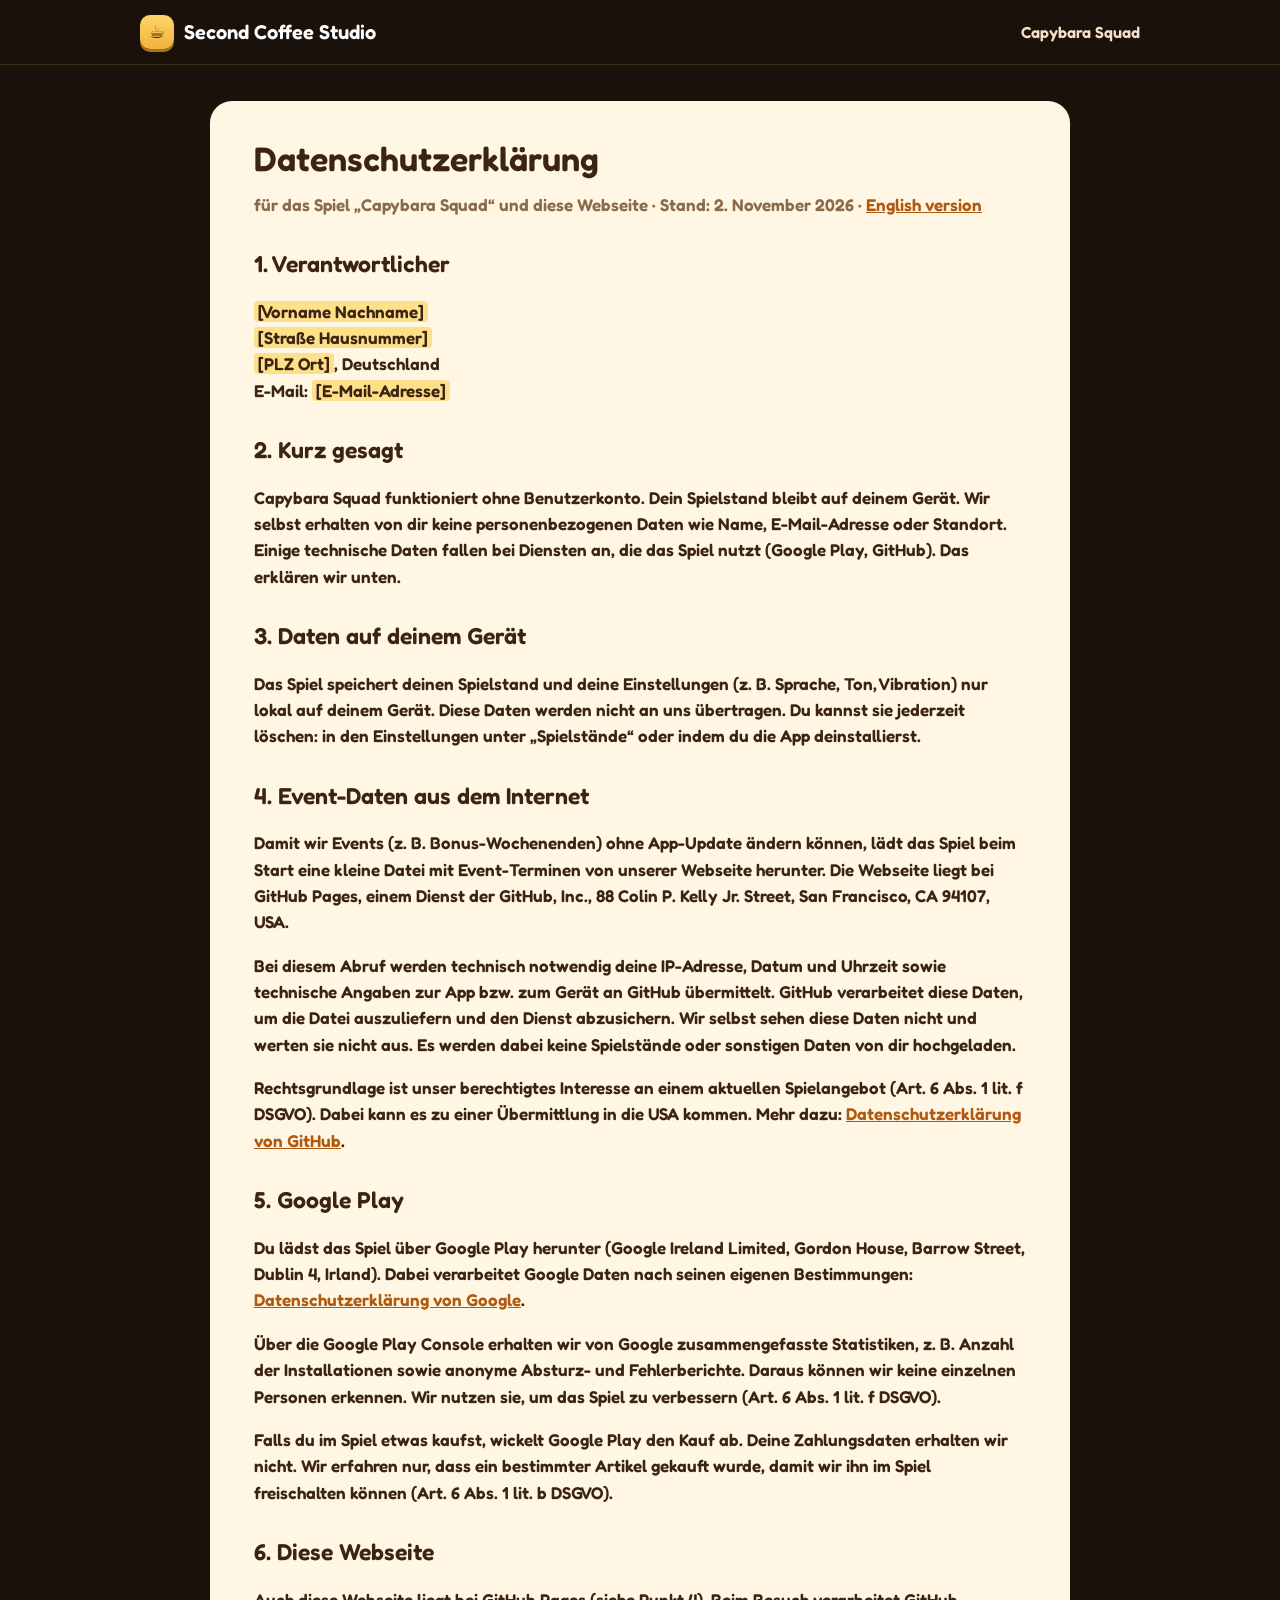
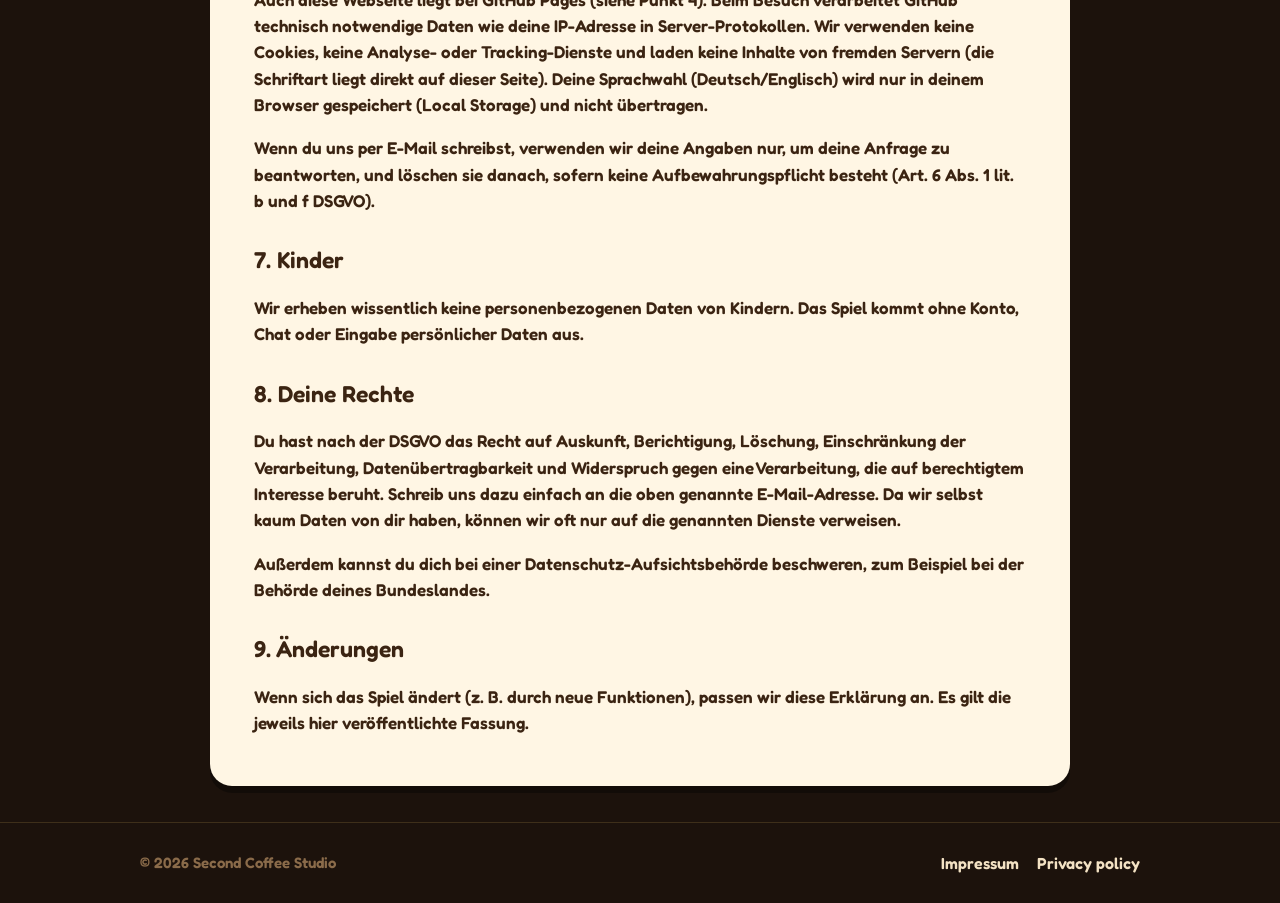
==== datenschutz.html @ 696ed5bb "Add files via upload" ====
<!doctype html>
<html lang="de">
<head>
<meta charset="utf-8">
<meta name="viewport" content="width=device-width,initial-scale=1">
<title>Datenschutzerklärung – Second Coffee Studio</title>
<link rel="icon" href="img/capy.png">
<link rel="stylesheet" href="style.css">
</head>
<body>
<header class="top"><div class="wrap"><a class="logo" href="index.html"><span class="cup">☕</span>Second Coffee Studio</a>
<nav><a href="index.html">Capybara Squad</a></nav></div></header>
<main class="legal">
<h1>Datenschutzerklärung</h1>
<p class="stand">für das Spiel „Capybara Squad“ und diese Webseite · Stand: 2. November 2026 · <a href="privacy.html">English version</a></p>

<h2>1. Verantwortlicher</h2>
<p><span class="todo">[Vorname Nachname]</span><br><span class="todo">[Straße Hausnummer]</span><br><span class="todo">[PLZ Ort]</span>, Deutschland<br>
E-Mail: <span class="todo">[E-Mail-Adresse]</span></p>

<h2>2. Kurz gesagt</h2>
<p>Capybara Squad funktioniert ohne Benutzerkonto. Dein Spielstand bleibt auf deinem Gerät. Wir selbst erhalten von dir keine personenbezogenen Daten wie Name, E-Mail-Adresse oder Standort. Einige technische Daten fallen bei Diensten an, die das Spiel nutzt (Google Play, GitHub). Das erklären wir unten.</p>

<h2>3. Daten auf deinem Gerät</h2>
<p>Das Spiel speichert deinen Spielstand und deine Einstellungen (z. B. Sprache, Ton, Vibration) nur lokal auf deinem Gerät. Diese Daten werden nicht an uns übertragen. Du kannst sie jederzeit löschen: in den Einstellungen unter „Spielstände“ oder indem du die App deinstallierst.</p>

<h2>4. Event-Daten aus dem Internet</h2>
<p>Damit wir Events (z. B. Bonus-Wochenenden) ohne App-Update ändern können, lädt das Spiel beim Start eine kleine Datei mit Event-Terminen von unserer Webseite herunter. Die Webseite liegt bei GitHub Pages, einem Dienst der GitHub, Inc., 88 Colin P. Kelly Jr. Street, San Francisco, CA 94107, USA.</p>
<p>Bei diesem Abruf werden technisch notwendig deine IP-Adresse, Datum und Uhrzeit sowie technische Angaben zur App bzw. zum Gerät an GitHub übermittelt. GitHub verarbeitet diese Daten, um die Datei auszuliefern und den Dienst abzusichern. Wir selbst sehen diese Daten nicht und werten sie nicht aus. Es werden dabei keine Spielstände oder sonstigen Daten von dir hochgeladen.</p>
<p>Rechtsgrundlage ist unser berechtigtes Interesse an einem aktuellen Spielangebot (Art. 6 Abs. 1 lit. f DSGVO). Dabei kann es zu einer Übermittlung in die USA kommen. Mehr dazu: <a href="https://docs.github.com/de/site-policy/privacy-policies/github-general-privacy-statement">Datenschutzerklärung von GitHub</a>.</p>

<h2>5. Google Play</h2>
<p>Du lädst das Spiel über Google Play herunter (Google Ireland Limited, Gordon House, Barrow Street, Dublin 4, Irland). Dabei verarbeitet Google Daten nach seinen eigenen Bestimmungen: <a href="https://policies.google.com/privacy?hl=de">Datenschutzerklärung von Google</a>.</p>
<p>Über die Google Play Console erhalten wir von Google zusammengefasste Statistiken, z. B. Anzahl der Installationen sowie anonyme Absturz- und Fehlerberichte. Daraus können wir keine einzelnen Personen erkennen. Wir nutzen sie, um das Spiel zu verbessern (Art. 6 Abs. 1 lit. f DSGVO).</p>
<p>Falls du im Spiel etwas kaufst, wickelt Google Play den Kauf ab. Deine Zahlungsdaten erhalten wir nicht. Wir erfahren nur, dass ein bestimmter Artikel gekauft wurde, damit wir ihn im Spiel freischalten können (Art. 6 Abs. 1 lit. b DSGVO).</p>

<h2>6. Diese Webseite</h2>
<p>Auch diese Webseite liegt bei GitHub Pages (siehe Punkt 4). Beim Besuch verarbeitet GitHub technisch notwendige Daten wie deine IP-Adresse in Server-Protokollen. Wir verwenden keine Cookies, keine Analyse- oder Tracking-Dienste und laden keine Inhalte von fremden Servern (die Schriftart liegt direkt auf dieser Seite). Deine Sprachwahl (Deutsch/Englisch) wird nur in deinem Browser gespeichert (Local Storage) und nicht übertragen.</p>
<p>Wenn du uns per E-Mail schreibst, verwenden wir deine Angaben nur, um deine Anfrage zu beantworten, und löschen sie danach, sofern keine Aufbewahrungspflicht besteht (Art. 6 Abs. 1 lit. b und f DSGVO).</p>

<h2>7. Kinder</h2>
<p>Wir erheben wissentlich keine personenbezogenen Daten von Kindern. Das Spiel kommt ohne Konto, Chat oder Eingabe persönlicher Daten aus.</p>

<h2>8. Deine Rechte</h2>
<p>Du hast nach der DSGVO das Recht auf Auskunft, Berichtigung, Löschung, Einschränkung der Verarbeitung, Datenübertragbarkeit und Widerspruch gegen eine Verarbeitung, die auf berechtigtem Interesse beruht. Schreib uns dazu einfach an die oben genannte E-Mail-Adresse. Da wir selbst kaum Daten von dir haben, können wir oft nur auf die genannten Dienste verweisen.</p>
<p>Außerdem kannst du dich bei einer Datenschutz-Aufsichtsbehörde beschweren, zum Beispiel bei der Behörde deines Bundeslandes.</p>

<h2>9. Änderungen</h2>
<p>Wenn sich das Spiel ändert (z. B. durch neue Funktionen), passen wir diese Erklärung an. Es gilt die jeweils hier veröffentlichte Fassung.</p>
</main>
<footer><div class="wrap"><span>© 2026 Second Coffee Studio</span><nav><a href="impressum.html">Impressum</a><a href="privacy.html">Privacy policy</a></nav></div></footer>
</body></html>
---- style.css ----
@font-face{font-family:"Fredoka";src:url(img/fredoka.ttf) format("truetype");font-weight:300 700;font-display:swap}
:root{--bg:#1c120c;--bg2:#2c1c12;--card:#fff6e4;--ink:#3b2412;--muted:#8a6b4a;--gold:#f2b33b;--gold2:#ffd36a;--cream:#f3e2c4}
*{box-sizing:border-box}
html{scroll-behavior:smooth}
body{margin:0;background:var(--bg);color:var(--cream);font-family:"Fredoka",system-ui,sans-serif;font-size:18px;line-height:1.55}
a{color:var(--gold2)}
.wrap{max-width:1040px;margin:0 auto;padding:0 20px}
header.top{position:sticky;top:0;z-index:5;background:rgba(28,18,12,.92);backdrop-filter:blur(6px);border-bottom:1px solid rgba(255,211,106,.15)}
header.top .wrap{display:flex;align-items:center;gap:14px;height:64px}
.logo{display:flex;align-items:center;gap:10px;font-weight:600;font-size:20px;color:#fff;text-decoration:none}
.logo .cup{width:34px;height:34px;border-radius:10px;background:linear-gradient(#ffd36a,#f2b33b);display:grid;place-items:center;color:#4a2a08;font-size:18px;box-shadow:0 3px 0 #a8741a}
nav{margin-left:auto;display:flex;gap:18px;align-items:center}
nav a{color:var(--cream);text-decoration:none;font-size:16px}
nav a:hover{color:var(--gold2)}
.lang{display:flex;border:1px solid rgba(255,255,255,.2);border-radius:999px;overflow:hidden}
.lang button{background:none;border:0;color:var(--cream);font:inherit;font-size:14px;padding:4px 12px;cursor:pointer}
.lang button.on{background:var(--gold);color:#4a2a08}
.hero{background:radial-gradient(ellipse at 50% -20%,rgba(242,179,59,.35),transparent 60%),linear-gradient(var(--bg2),var(--bg));padding:56px 0 40px}
.hero .wrap{display:grid;grid-template-columns:1.1fr .9fr;gap:36px;align-items:center}
.hero h1{font-size:clamp(40px,7vw,68px);line-height:1;margin:0 0 14px;color:#fff;text-shadow:0 4px 0 #3a1f0a}
.hero p.sub{font-size:21px;margin:0 0 22px}
.hero img.banner{width:100%;border-radius:22px;box-shadow:0 10px 0 rgba(0,0,0,.4);border:4px solid var(--gold)}
.btn{display:inline-flex;align-items:center;gap:10px;background:linear-gradient(#5ed470,#33a14a);color:#fff;text-decoration:none;font-weight:600;font-size:20px;padding:14px 26px;border-radius:18px;box-shadow:0 6px 0 #1f6e30;text-shadow:0 2px 0 rgba(0,0,0,.25)}
.btn.soon{background:linear-gradient(#ffdc7a,#f2b33b);color:#4a2a08;box-shadow:0 6px 0 #a8741a;text-shadow:none}
.note{font-size:15px;color:var(--muted);margin-top:12px}
section{padding:46px 0}
h2{font-size:34px;color:#fff;margin:0 0 20px}
.feats{display:grid;grid-template-columns:repeat(3,1fr);gap:18px}
.card{background:var(--card);color:var(--ink);border-radius:22px;padding:22px;box-shadow:0 7px 0 rgba(0,0,0,.35)}
.card h3{margin:6px 0 6px;font-size:22px}
.card p{margin:0;color:#6b4e33;font-size:17px}
.card .ico{width:56px;height:56px;border-radius:16px;display:grid;place-items:center;font-size:30px;background:#f6e5c3}
.shots{display:flex;gap:18px;overflow-x:auto;padding-bottom:10px;scroll-snap-type:x mandatory}
.shots img{height:440px;border-radius:20px;border:4px solid var(--gold);scroll-snap-align:start;flex:none}
.studio{display:grid;grid-template-columns:auto 1fr;gap:26px;align-items:center}
.studio img{width:150px;image-rendering:pixelated}
footer{border-top:1px solid rgba(255,211,106,.15);padding:28px 0;color:var(--muted);font-size:15px}
footer .wrap{display:flex;flex-wrap:wrap;gap:16px;align-items:center}
footer nav{margin-left:auto}
footer a{color:var(--cream)}
/* Rechtstexte */
.legal{background:var(--card);color:var(--ink);border-radius:22px;padding:32px clamp(18px,4vw,44px);margin:36px auto;max-width:860px;box-shadow:0 7px 0 rgba(0,0,0,.35);font-size:17px}
.legal h1{font-size:34px;margin:0 0 6px;color:var(--ink)}
.legal h2{font-size:23px;color:var(--ink);margin:28px 0 8px}
.legal h3{font-size:19px;margin:18px 0 6px}
.legal a{color:#b05a10}
.legal .stand{color:var(--muted);margin:0 0 18px}
.legal .todo{background:#ffe08a;padding:0 4px;border-radius:4px}
[data-lang]{display:none}
html[lang=de] [data-lang=de],html[lang=en] [data-lang=en]{display:revert}
@media (max-width:820px){
  .hero .wrap{grid-template-columns:1fr}
  .feats{grid-template-columns:1fr}
  nav a.hide-m{display:none}
  .shots img{height:360px}
  .studio{grid-template-columns:1fr}
}
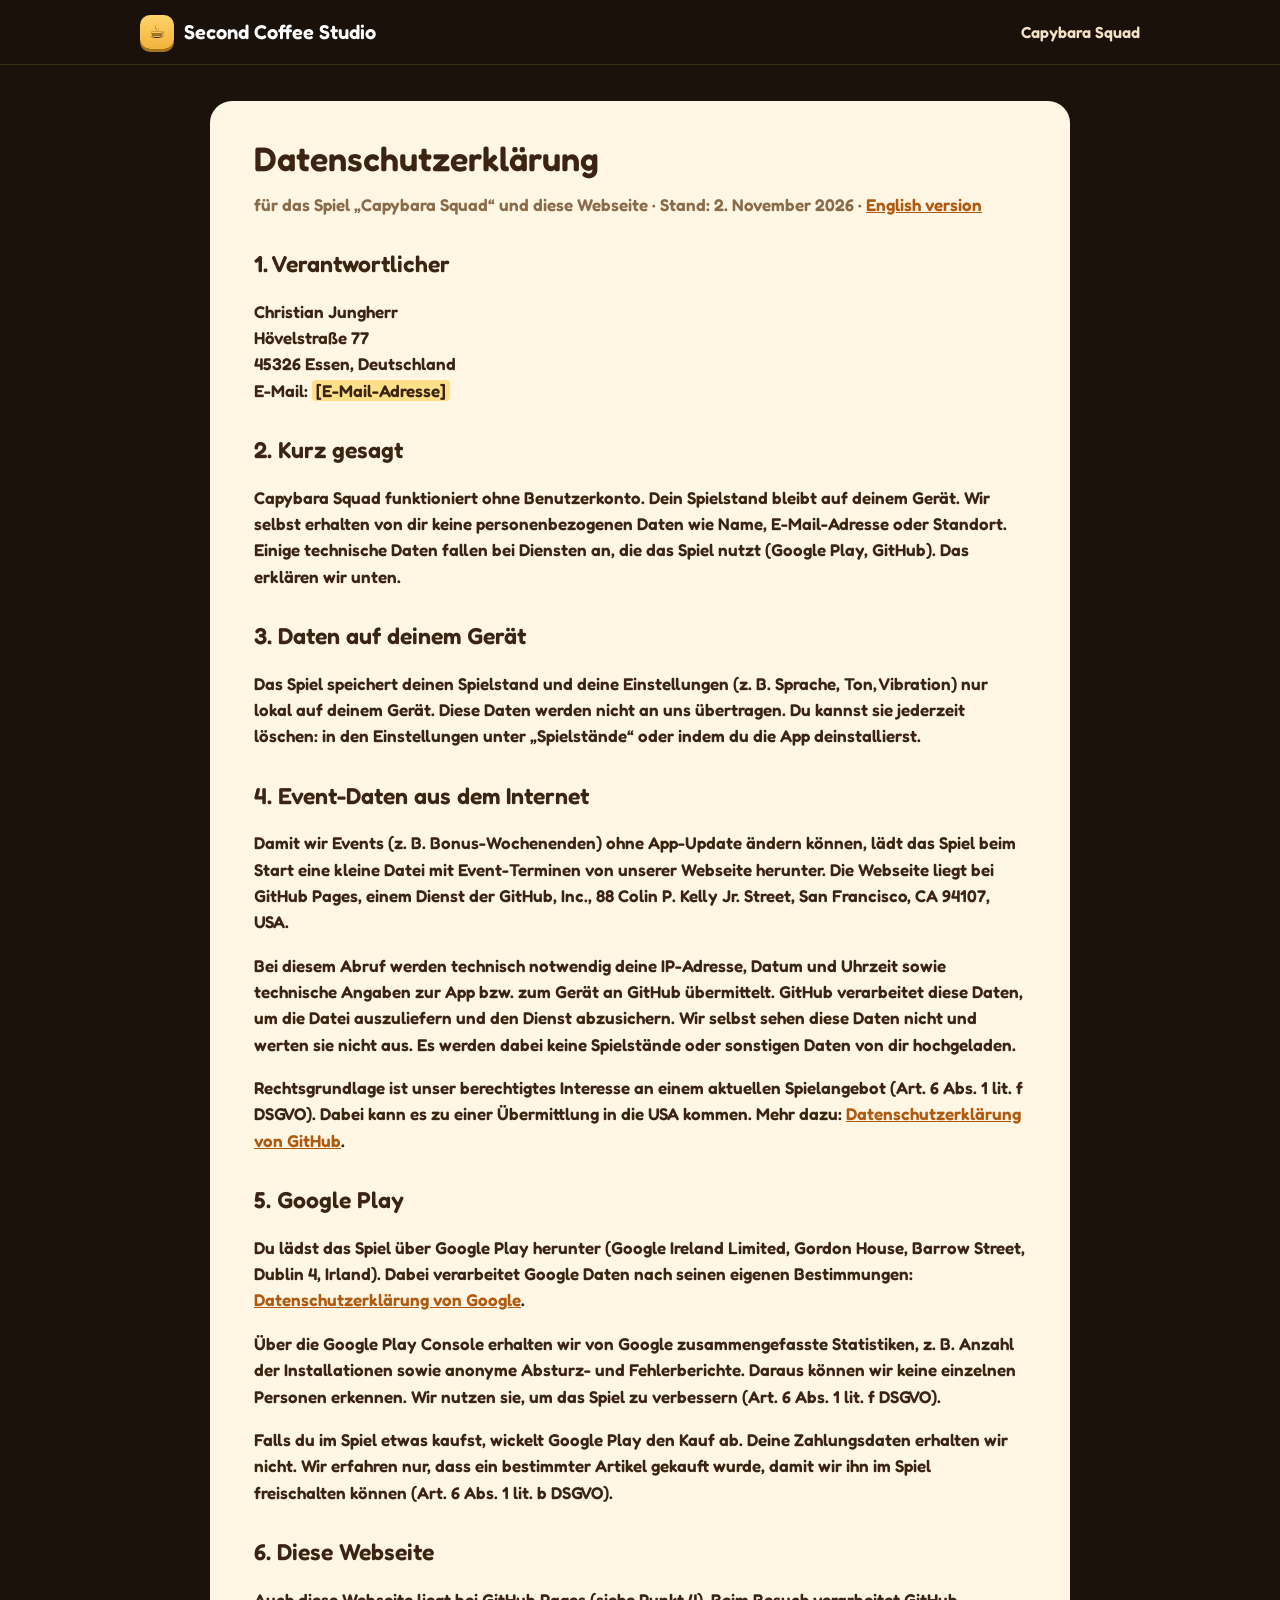
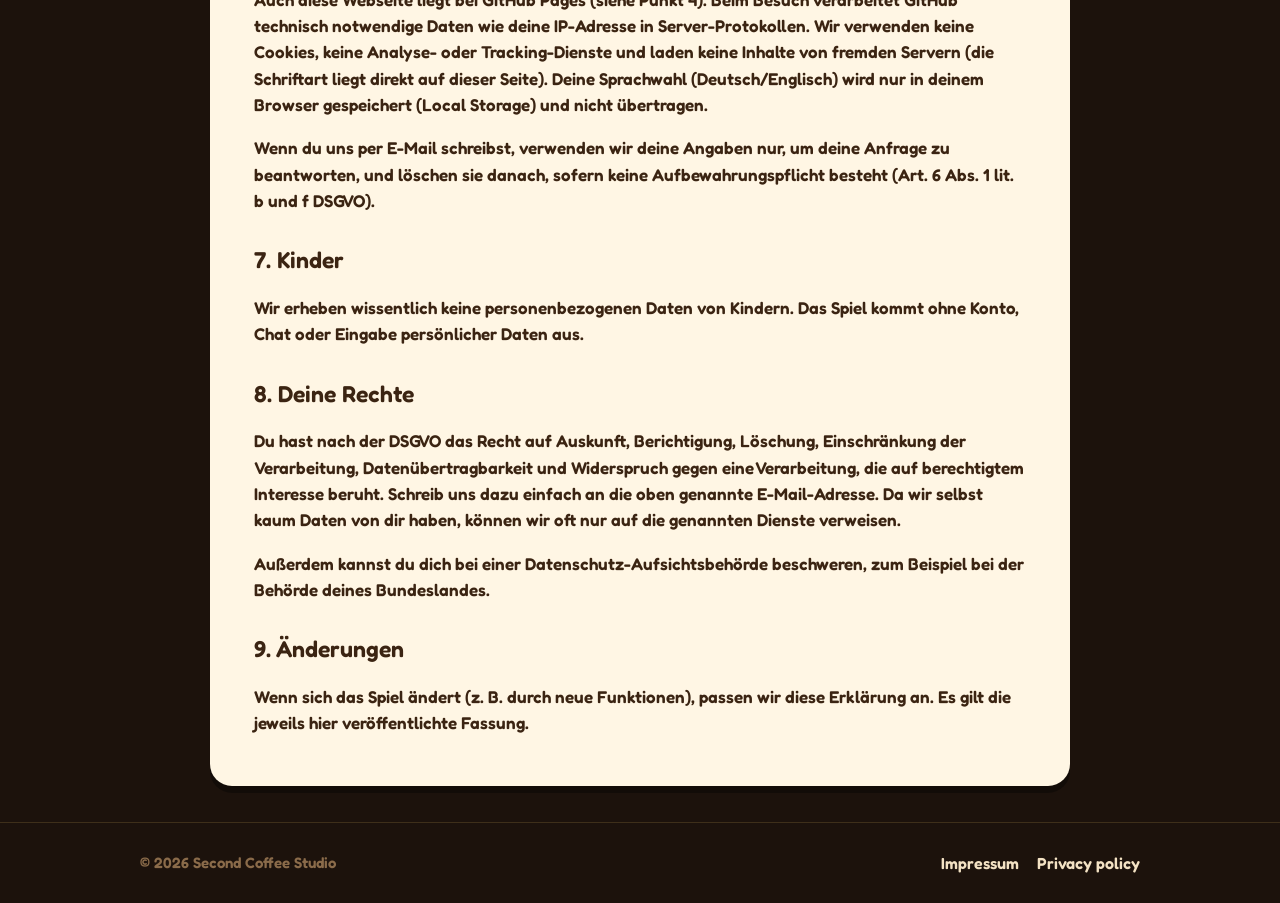
==== commit 7420c66d: "Update datenschutz.html" ====
--- a/datenschutz.html
+++ b/datenschutz.html
@@ -15,7 +15,7 @@
 <p class="stand">für das Spiel „Capybara Squad“ und diese Webseite · Stand: 2. November 2026 · <a href="privacy.html">English version</a></p>
 
 <h2>1. Verantwortlicher</h2>
-<p><span class="todo">[Vorname Nachname]</span><br><span class="todo">[Straße Hausnummer]</span><br><span class="todo">[PLZ Ort]</span>, Deutschland<br>
+<p>Christian Jungherr<br>Hövelstraße 77<br>45326 Essen, Deutschland<br>
 E-Mail: <span class="todo">[E-Mail-Adresse]</span></p>
 
 <h2>2. Kurz gesagt</h2>
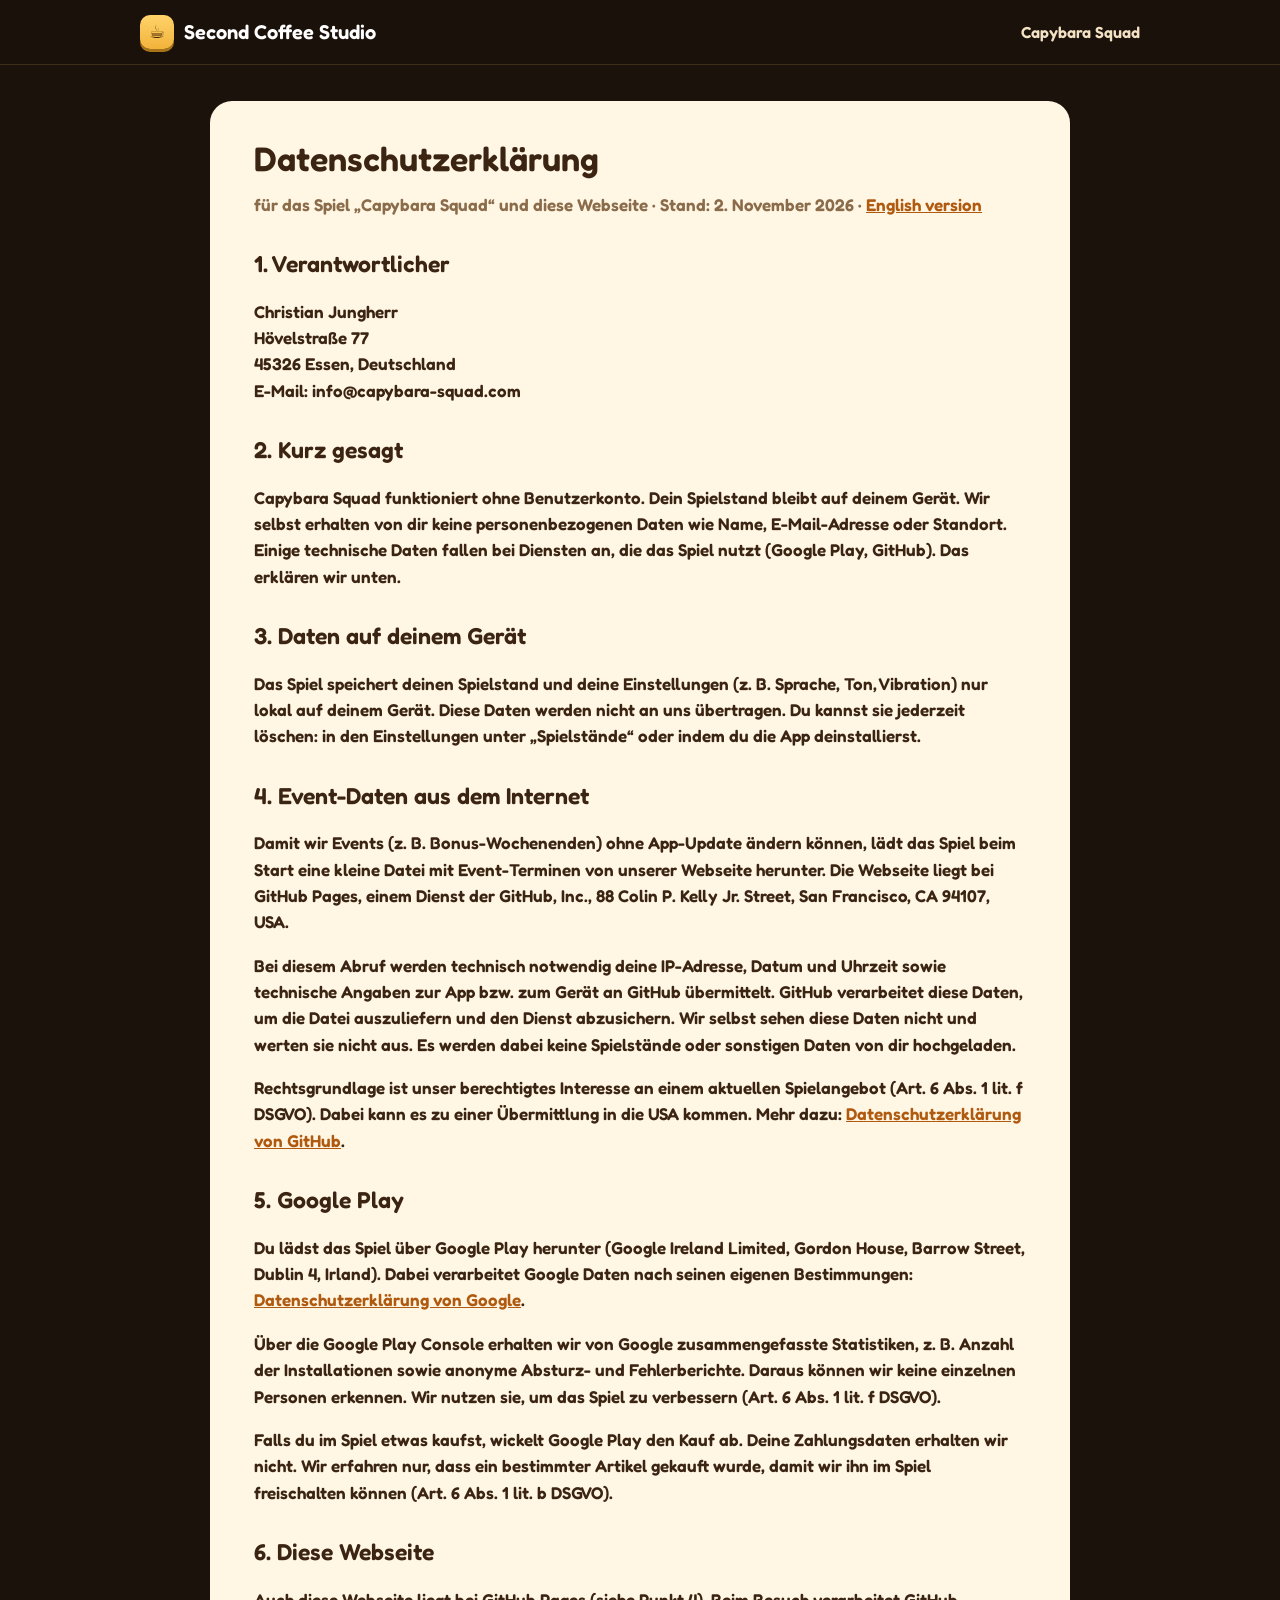
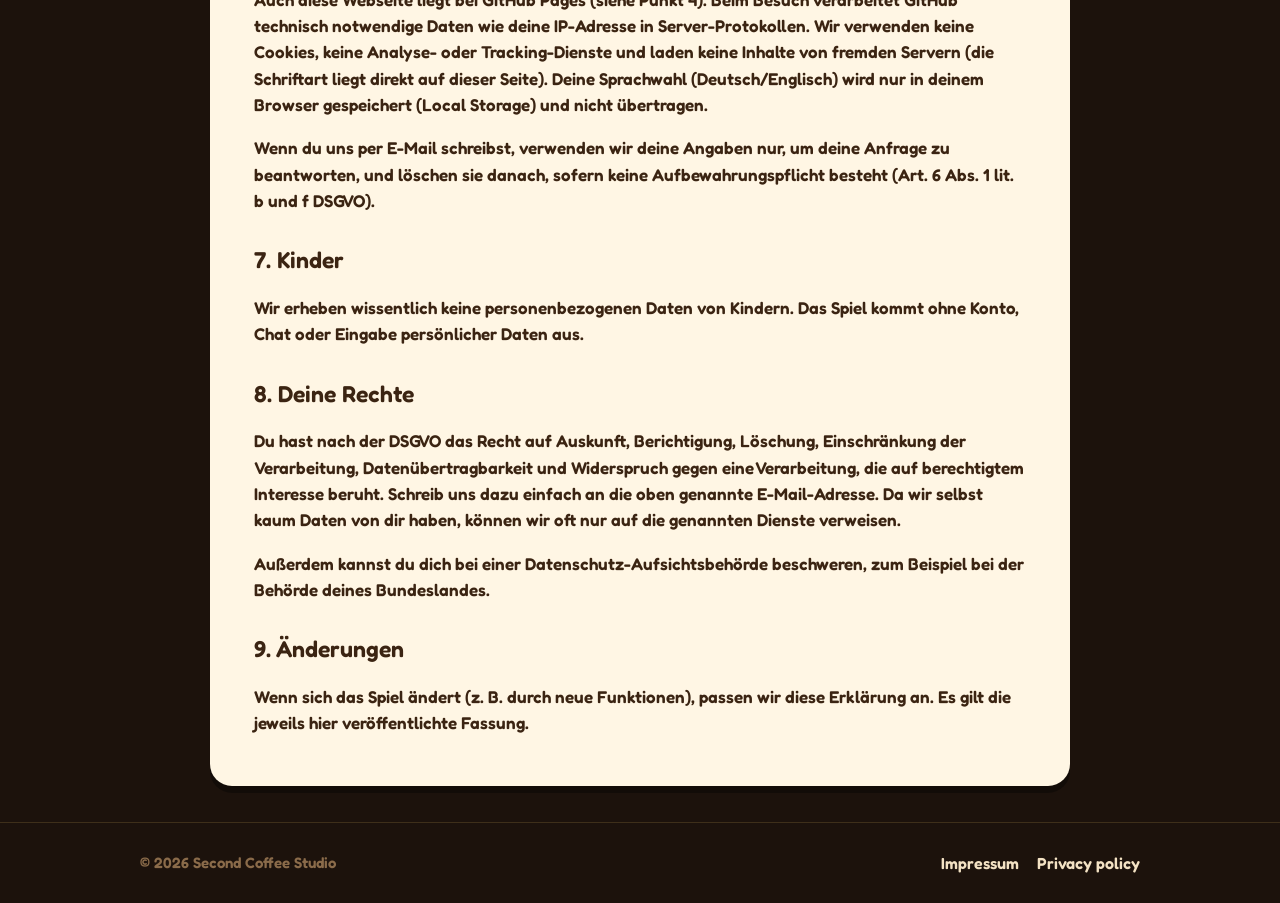
==== commit 9cf50d45: "Update datenschutz.html" ====
--- a/datenschutz.html
+++ b/datenschutz.html
@@ -16,7 +16,7 @@
 
 <h2>1. Verantwortlicher</h2>
 <p>Christian Jungherr<br>Hövelstraße 77<br>45326 Essen, Deutschland<br>
-E-Mail: <span class="todo">[E-Mail-Adresse]</span></p>
+E-Mail: info@capybara-squad.com</p>
 
 <h2>2. Kurz gesagt</h2>
 <p>Capybara Squad funktioniert ohne Benutzerkonto. Dein Spielstand bleibt auf deinem Gerät. Wir selbst erhalten von dir keine personenbezogenen Daten wie Name, E-Mail-Adresse oder Standort. Einige technische Daten fallen bei Diensten an, die das Spiel nutzt (Google Play, GitHub). Das erklären wir unten.</p>
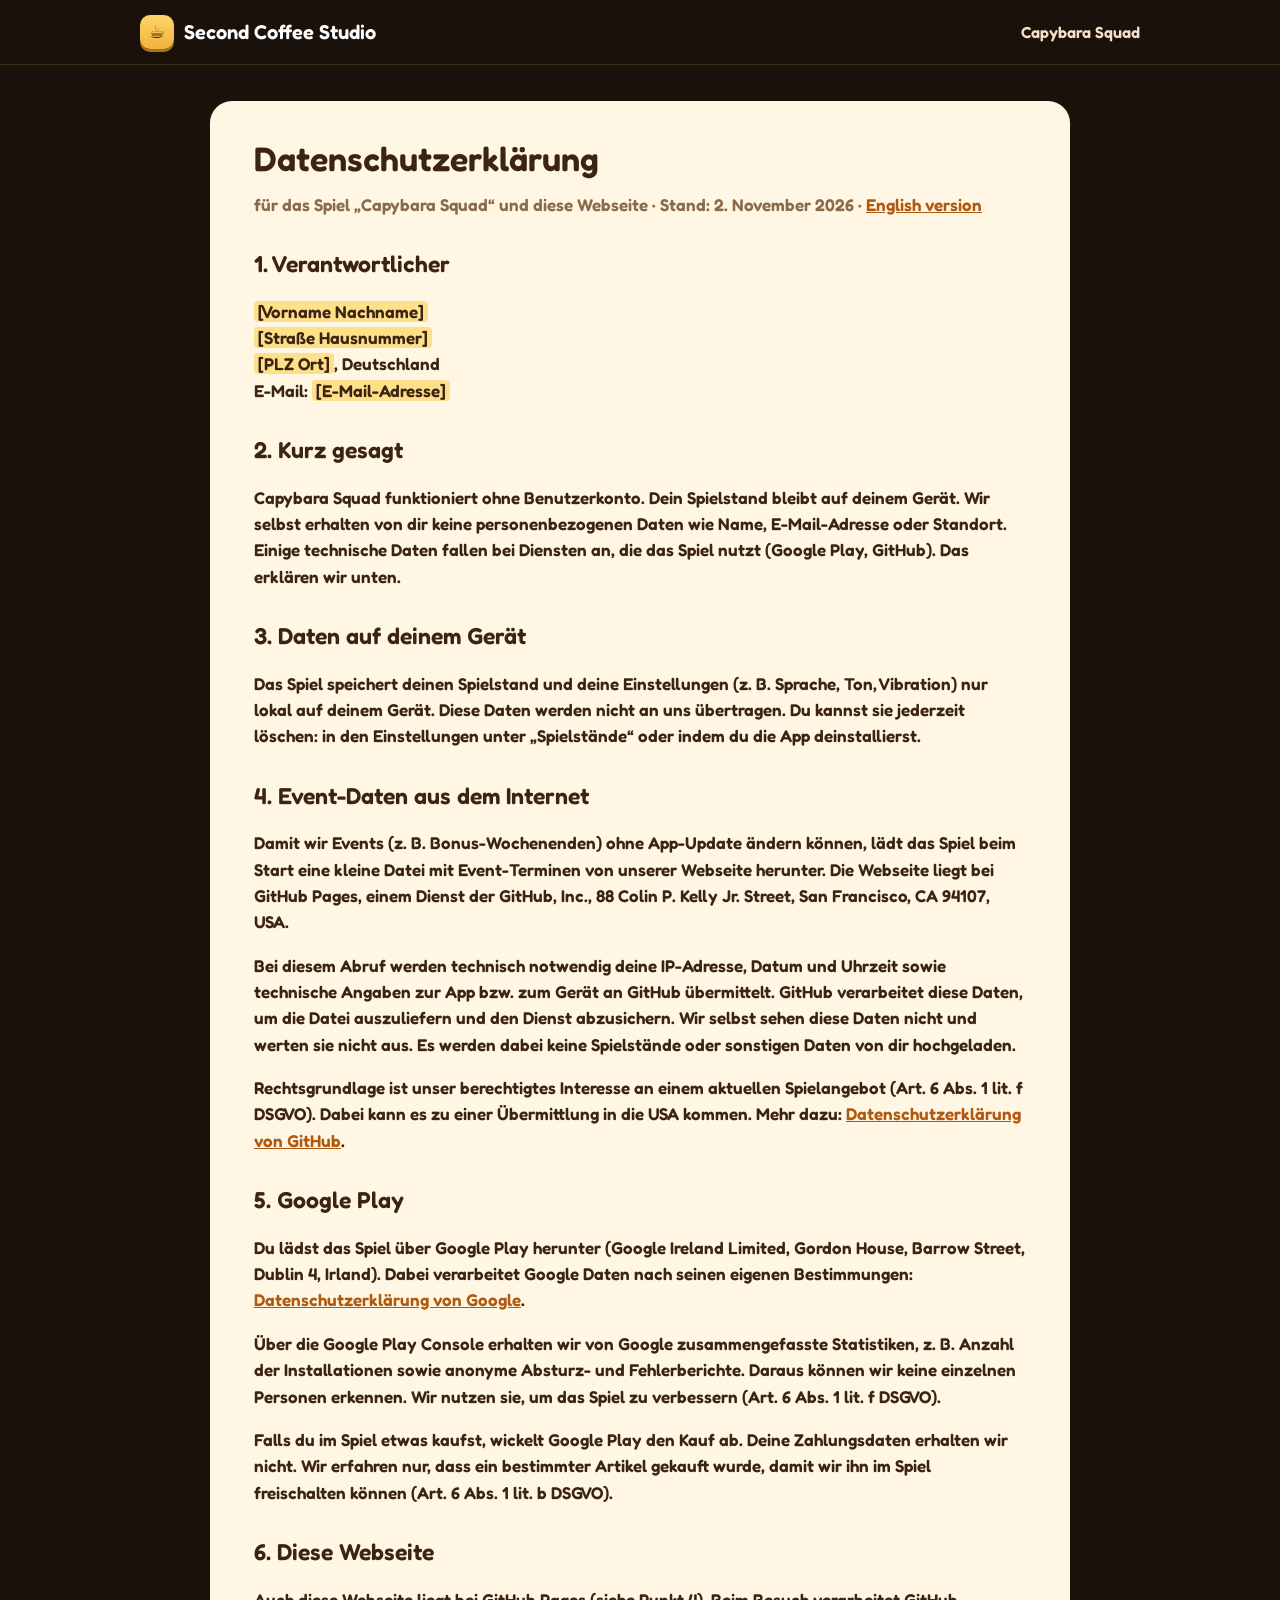
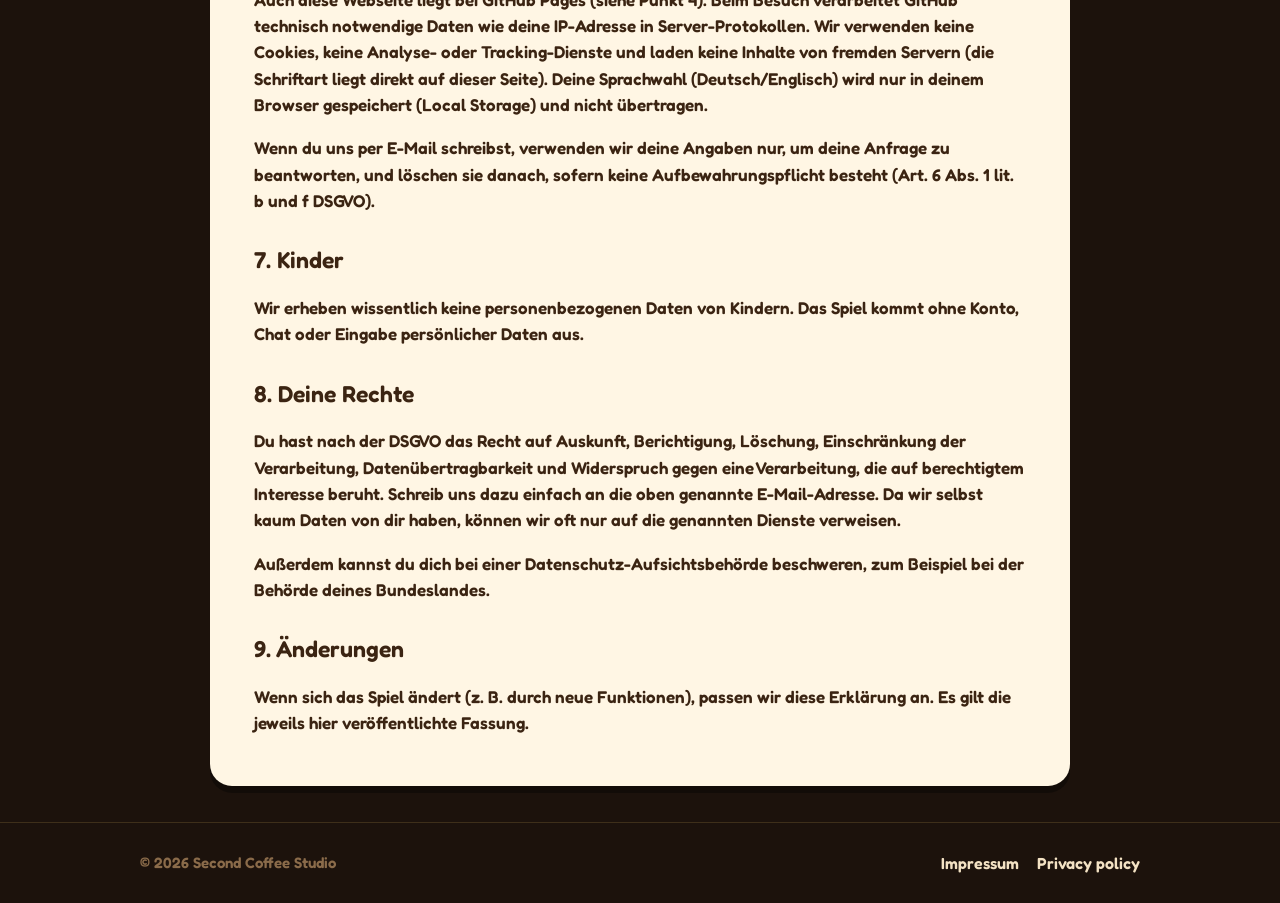
==== commit 84f074ae: "Add files via upload" ====
--- a/datenschutz.html
+++ b/datenschutz.html
@@ -15,8 +15,8 @@
 <p class="stand">für das Spiel „Capybara Squad“ und diese Webseite · Stand: 2. November 2026 · <a href="privacy.html">English version</a></p>
 
 <h2>1. Verantwortlicher</h2>
-<p>Christian Jungherr<br>Hövelstraße 77<br>45326 Essen, Deutschland<br>
-E-Mail: info@capybara-squad.com</p>
+<p><span class="todo">[Vorname Nachname]</span><br><span class="todo">[Straße Hausnummer]</span><br><span class="todo">[PLZ Ort]</span>, Deutschland<br>
+E-Mail: <span class="todo">[E-Mail-Adresse]</span></p>
 
 <h2>2. Kurz gesagt</h2>
 <p>Capybara Squad funktioniert ohne Benutzerkonto. Dein Spielstand bleibt auf deinem Gerät. Wir selbst erhalten von dir keine personenbezogenen Daten wie Name, E-Mail-Adresse oder Standort. Einige technische Daten fallen bei Diensten an, die das Spiel nutzt (Google Play, GitHub). Das erklären wir unten.</p>
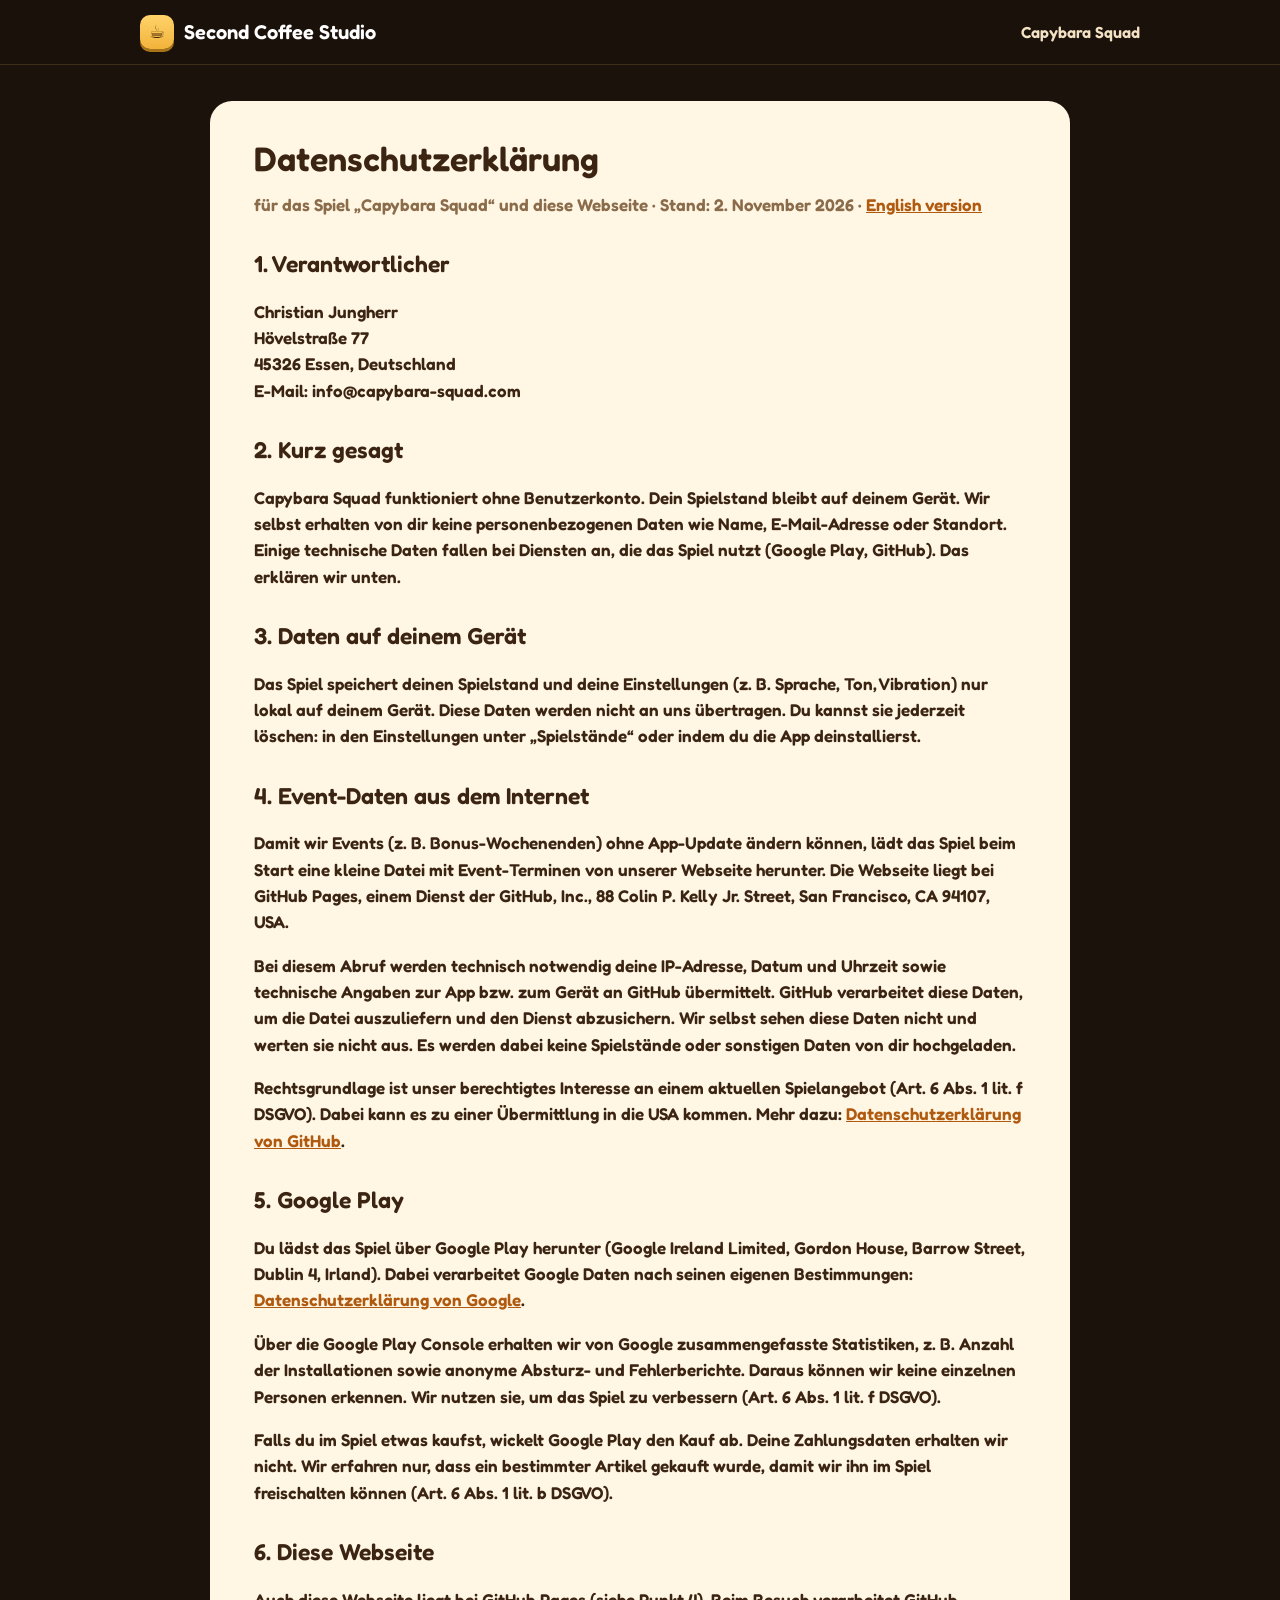
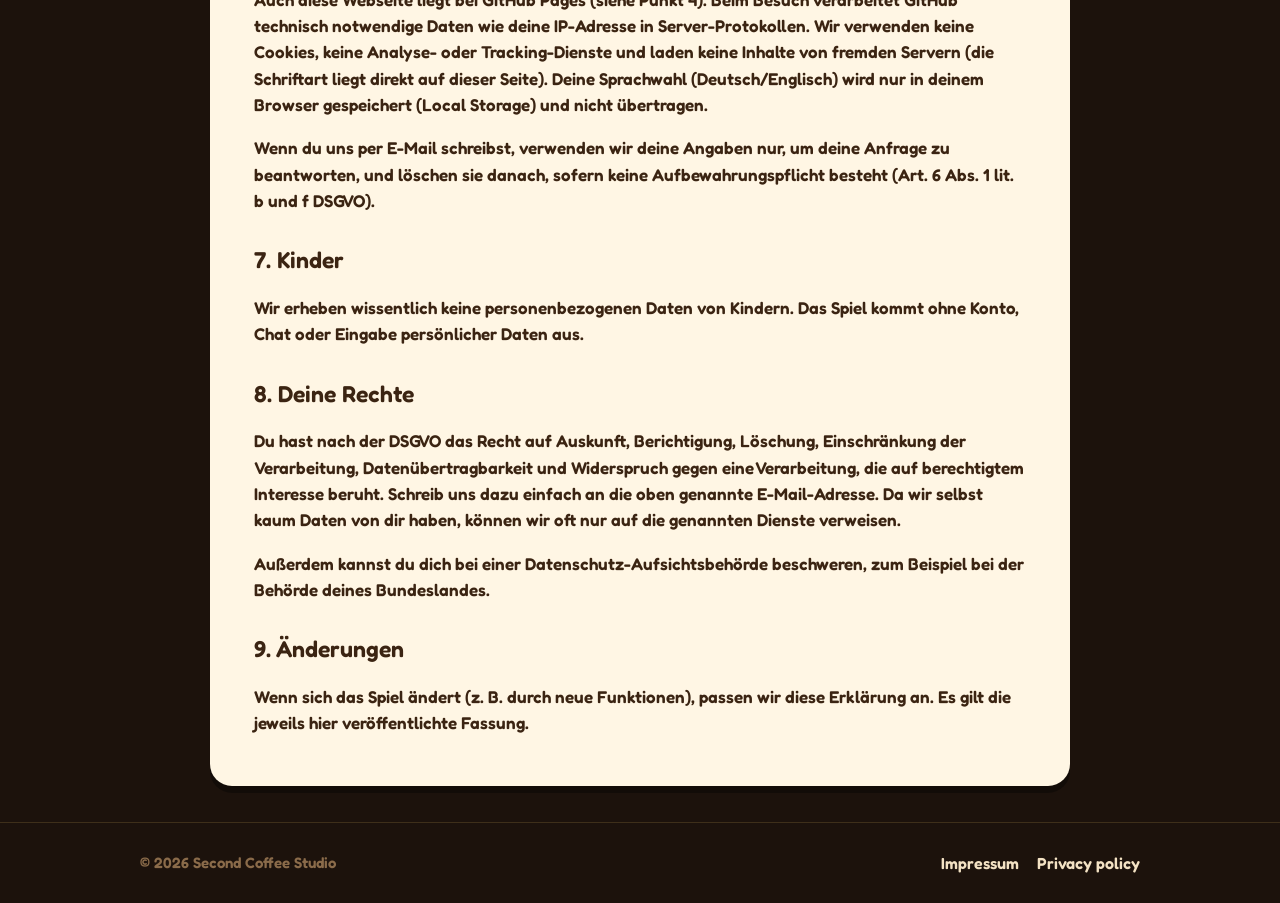
==== commit d164da4a: "Update contact information in Datenschutzerklärung" ====
--- a/datenschutz.html
+++ b/datenschutz.html
@@ -15,8 +15,8 @@
 <p class="stand">für das Spiel „Capybara Squad“ und diese Webseite · Stand: 2. November 2026 · <a href="privacy.html">English version</a></p>
 
 <h2>1. Verantwortlicher</h2>
-<p><span class="todo">[Vorname Nachname]</span><br><span class="todo">[Straße Hausnummer]</span><br><span class="todo">[PLZ Ort]</span>, Deutschland<br>
-E-Mail: <span class="todo">[E-Mail-Adresse]</span></p>
+<p>Christian Jungherr<br>Hövelstraße 77<br>45326 Essen, Deutschland<br>
+E-Mail: info@capybara-squad.com</p>
 
 <h2>2. Kurz gesagt</h2>
 <p>Capybara Squad funktioniert ohne Benutzerkonto. Dein Spielstand bleibt auf deinem Gerät. Wir selbst erhalten von dir keine personenbezogenen Daten wie Name, E-Mail-Adresse oder Standort. Einige technische Daten fallen bei Diensten an, die das Spiel nutzt (Google Play, GitHub). Das erklären wir unten.</p>
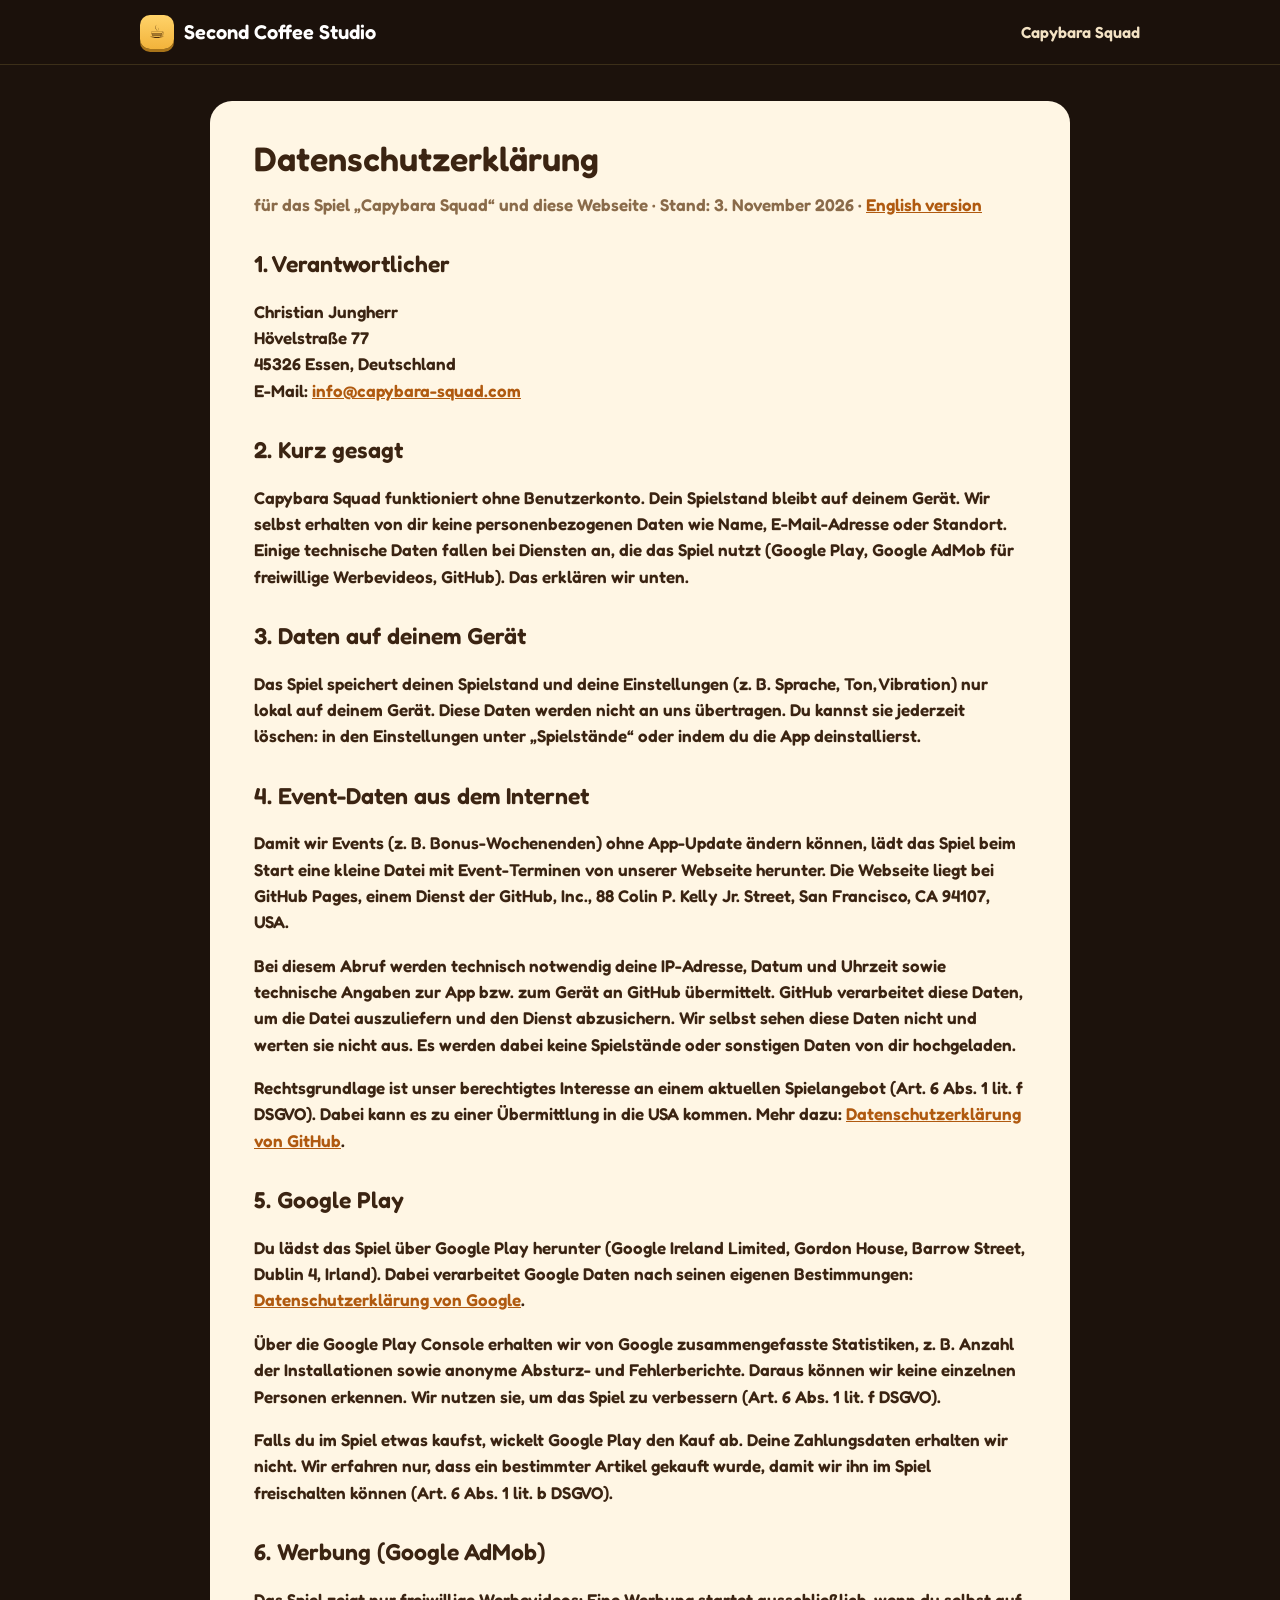
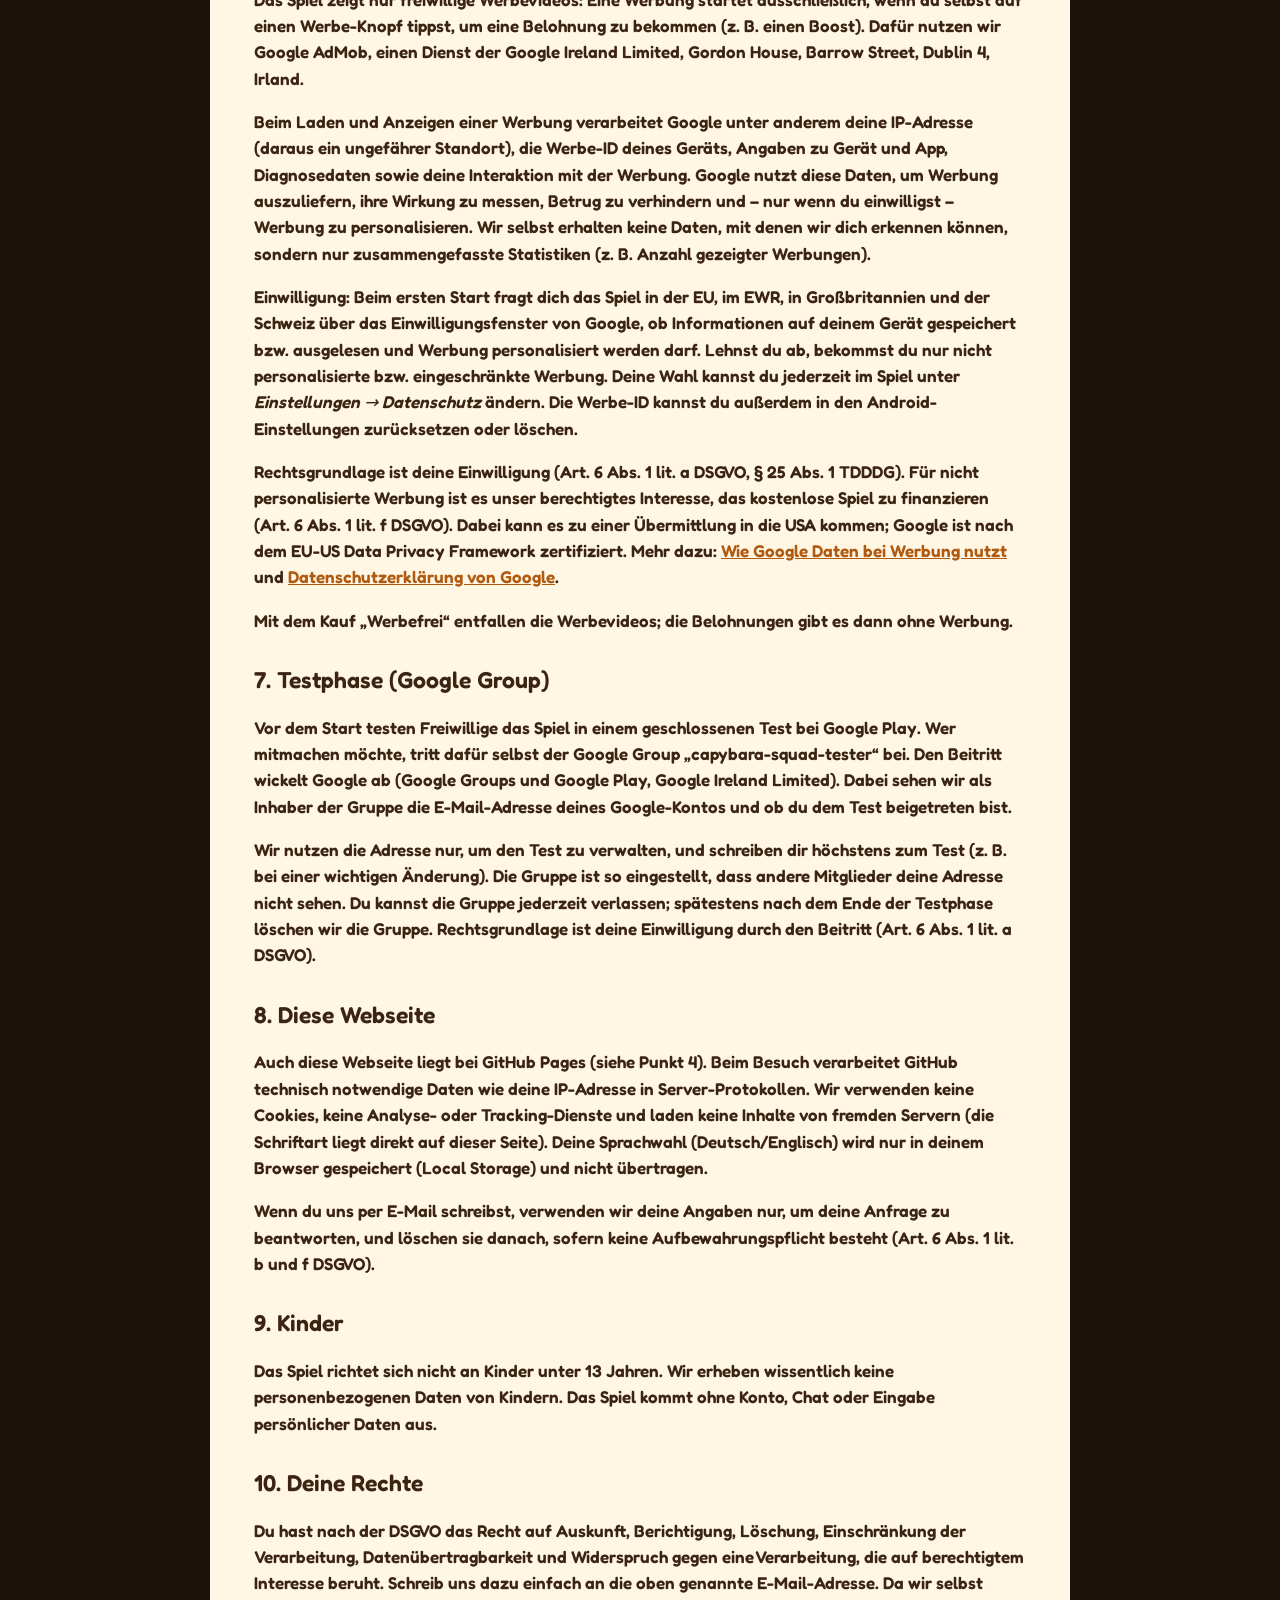
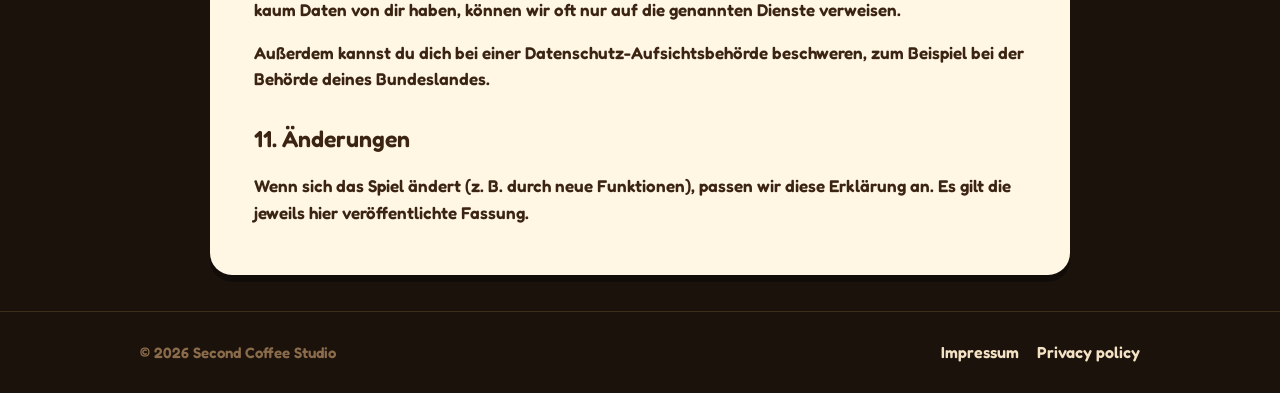
==== commit 74d4d399: "Add files via upload" ====
--- a/datenschutz.html
+++ b/datenschutz.html
@@ -12,14 +12,14 @@
 <nav><a href="index.html">Capybara Squad</a></nav></div></header>
 <main class="legal">
 <h1>Datenschutzerklärung</h1>
-<p class="stand">für das Spiel „Capybara Squad“ und diese Webseite · Stand: 2. November 2026 · <a href="privacy.html">English version</a></p>
+<p class="stand">für das Spiel „Capybara Squad“ und diese Webseite · Stand: 3. November 2026 · <a href="privacy.html">English version</a></p>
 
 <h2>1. Verantwortlicher</h2>
 <p>Christian Jungherr<br>Hövelstraße 77<br>45326 Essen, Deutschland<br>
-E-Mail: info@capybara-squad.com</p>
+E-Mail: <a href="mailto:info@capybara-squad.com">info@capybara-squad.com</a></p>
 
 <h2>2. Kurz gesagt</h2>
-<p>Capybara Squad funktioniert ohne Benutzerkonto. Dein Spielstand bleibt auf deinem Gerät. Wir selbst erhalten von dir keine personenbezogenen Daten wie Name, E-Mail-Adresse oder Standort. Einige technische Daten fallen bei Diensten an, die das Spiel nutzt (Google Play, GitHub). Das erklären wir unten.</p>
+<p>Capybara Squad funktioniert ohne Benutzerkonto. Dein Spielstand bleibt auf deinem Gerät. Wir selbst erhalten von dir keine personenbezogenen Daten wie Name, E-Mail-Adresse oder Standort. Einige technische Daten fallen bei Diensten an, die das Spiel nutzt (Google Play, Google AdMob für freiwillige Werbevideos, GitHub). Das erklären wir unten.</p>
 
 <h2>3. Daten auf deinem Gerät</h2>
 <p>Das Spiel speichert deinen Spielstand und deine Einstellungen (z. B. Sprache, Ton, Vibration) nur lokal auf deinem Gerät. Diese Daten werden nicht an uns übertragen. Du kannst sie jederzeit löschen: in den Einstellungen unter „Spielstände“ oder indem du die App deinstallierst.</p>
@@ -34,18 +34,29 @@
 <p>Über die Google Play Console erhalten wir von Google zusammengefasste Statistiken, z. B. Anzahl der Installationen sowie anonyme Absturz- und Fehlerberichte. Daraus können wir keine einzelnen Personen erkennen. Wir nutzen sie, um das Spiel zu verbessern (Art. 6 Abs. 1 lit. f DSGVO).</p>
 <p>Falls du im Spiel etwas kaufst, wickelt Google Play den Kauf ab. Deine Zahlungsdaten erhalten wir nicht. Wir erfahren nur, dass ein bestimmter Artikel gekauft wurde, damit wir ihn im Spiel freischalten können (Art. 6 Abs. 1 lit. b DSGVO).</p>
 
-<h2>6. Diese Webseite</h2>
+<h2>6. Werbung (Google AdMob)</h2>
+<p>Das Spiel zeigt nur freiwillige Werbevideos: Eine Werbung startet ausschließlich, wenn du selbst auf einen Werbe-Knopf tippst, um eine Belohnung zu bekommen (z. B. einen Boost). Dafür nutzen wir Google AdMob, einen Dienst der Google Ireland Limited, Gordon House, Barrow Street, Dublin 4, Irland.</p>
+<p>Beim Laden und Anzeigen einer Werbung verarbeitet Google unter anderem deine IP-Adresse (daraus ein ungefährer Standort), die Werbe-ID deines Geräts, Angaben zu Gerät und App, Diagnosedaten sowie deine Interaktion mit der Werbung. Google nutzt diese Daten, um Werbung auszuliefern, ihre Wirkung zu messen, Betrug zu verhindern und – nur wenn du einwilligst – Werbung zu personalisieren. Wir selbst erhalten keine Daten, mit denen wir dich erkennen können, sondern nur zusammengefasste Statistiken (z. B. Anzahl gezeigter Werbungen).</p>
+<p><strong>Einwilligung:</strong> Beim ersten Start fragt dich das Spiel in der EU, im EWR, in Großbritannien und der Schweiz über das Einwilligungsfenster von Google, ob Informationen auf deinem Gerät gespeichert bzw. ausgelesen und Werbung personalisiert werden darf. Lehnst du ab, bekommst du nur nicht personalisierte bzw. eingeschränkte Werbung. Deine Wahl kannst du jederzeit im Spiel unter <em>Einstellungen → Datenschutz</em> ändern. Die Werbe-ID kannst du außerdem in den Android-Einstellungen zurücksetzen oder löschen.</p>
+<p>Rechtsgrundlage ist deine Einwilligung (Art. 6 Abs. 1 lit. a DSGVO, § 25 Abs. 1 TDDDG). Für nicht personalisierte Werbung ist es unser berechtigtes Interesse, das kostenlose Spiel zu finanzieren (Art. 6 Abs. 1 lit. f DSGVO). Dabei kann es zu einer Übermittlung in die USA kommen; Google ist nach dem EU-US Data Privacy Framework zertifiziert. Mehr dazu: <a href="https://policies.google.com/technologies/ads?hl=de">Wie Google Daten bei Werbung nutzt</a> und <a href="https://policies.google.com/privacy?hl=de">Datenschutzerklärung von Google</a>.</p>
+<p>Mit dem Kauf „Werbefrei“ entfallen die Werbevideos; die Belohnungen gibt es dann ohne Werbung.</p>
+
+<h2>7. Testphase (Google Group)</h2>
+<p>Vor dem Start testen Freiwillige das Spiel in einem geschlossenen Test bei Google Play. Wer mitmachen möchte, tritt dafür selbst der Google Group „capybara-squad-tester“ bei. Den Beitritt wickelt Google ab (Google Groups und Google Play, Google Ireland Limited). Dabei sehen wir als Inhaber der Gruppe die E-Mail-Adresse deines Google-Kontos und ob du dem Test beigetreten bist.</p>
+<p>Wir nutzen die Adresse nur, um den Test zu verwalten, und schreiben dir höchstens zum Test (z. B. bei einer wichtigen Änderung). Die Gruppe ist so eingestellt, dass andere Mitglieder deine Adresse nicht sehen. Du kannst die Gruppe jederzeit verlassen; spätestens nach dem Ende der Testphase löschen wir die Gruppe. Rechtsgrundlage ist deine Einwilligung durch den Beitritt (Art. 6 Abs. 1 lit. a DSGVO).</p>
+
+<h2>8. Diese Webseite</h2>
 <p>Auch diese Webseite liegt bei GitHub Pages (siehe Punkt 4). Beim Besuch verarbeitet GitHub technisch notwendige Daten wie deine IP-Adresse in Server-Protokollen. Wir verwenden keine Cookies, keine Analyse- oder Tracking-Dienste und laden keine Inhalte von fremden Servern (die Schriftart liegt direkt auf dieser Seite). Deine Sprachwahl (Deutsch/Englisch) wird nur in deinem Browser gespeichert (Local Storage) und nicht übertragen.</p>
 <p>Wenn du uns per E-Mail schreibst, verwenden wir deine Angaben nur, um deine Anfrage zu beantworten, und löschen sie danach, sofern keine Aufbewahrungspflicht besteht (Art. 6 Abs. 1 lit. b und f DSGVO).</p>
 
-<h2>7. Kinder</h2>
-<p>Wir erheben wissentlich keine personenbezogenen Daten von Kindern. Das Spiel kommt ohne Konto, Chat oder Eingabe persönlicher Daten aus.</p>
+<h2>9. Kinder</h2>
+<p>Das Spiel richtet sich nicht an Kinder unter 13 Jahren. Wir erheben wissentlich keine personenbezogenen Daten von Kindern. Das Spiel kommt ohne Konto, Chat oder Eingabe persönlicher Daten aus.</p>
 
-<h2>8. Deine Rechte</h2>
+<h2>10. Deine Rechte</h2>
 <p>Du hast nach der DSGVO das Recht auf Auskunft, Berichtigung, Löschung, Einschränkung der Verarbeitung, Datenübertragbarkeit und Widerspruch gegen eine Verarbeitung, die auf berechtigtem Interesse beruht. Schreib uns dazu einfach an die oben genannte E-Mail-Adresse. Da wir selbst kaum Daten von dir haben, können wir oft nur auf die genannten Dienste verweisen.</p>
 <p>Außerdem kannst du dich bei einer Datenschutz-Aufsichtsbehörde beschweren, zum Beispiel bei der Behörde deines Bundeslandes.</p>
 
-<h2>9. Änderungen</h2>
+<h2>11. Änderungen</h2>
 <p>Wenn sich das Spiel ändert (z. B. durch neue Funktionen), passen wir diese Erklärung an. Es gilt die jeweils hier veröffentlichte Fassung.</p>
 </main>
 <footer><div class="wrap"><span>© 2026 Second Coffee Studio</span><nav><a href="impressum.html">Impressum</a><a href="privacy.html">Privacy policy</a></nav></div></footer>
--- a/style.css
+++ b/style.css
@@ -38,6 +38,14 @@
 footer .wrap{display:flex;flex-wrap:wrap;gap:16px;align-items:center}
 footer nav{margin-left:auto}
 footer a{color:var(--cream)}
+/* Tester werden */
+.intro{font-size:19px;max-width:760px;margin:0 0 36px}
+.steps{display:grid;grid-template-columns:repeat(3,1fr);gap:18px}
+.step{position:relative;padding-top:30px}
+.step .num{position:absolute;top:-16px;left:22px;width:40px;height:40px;border-radius:50%;background:linear-gradient(#ffd36a,#f2b33b);color:#4a2a08;font-weight:700;display:grid;place-items:center;box-shadow:0 3px 0 #a8741a}
+.step .btn.small{font-size:17px;padding:10px 18px;margin-top:14px;border-radius:14px;box-shadow:0 4px 0 #1f6e30}
+.hint{margin-top:22px;background:rgba(255,211,106,.1);border:1px solid rgba(255,211,106,.3);border-radius:16px;padding:14px 18px;font-size:16px}
+.hint p{margin:0}
 /* Rechtstexte */
 .legal{background:var(--card);color:var(--ink);border-radius:22px;padding:32px clamp(18px,4vw,44px);margin:36px auto;max-width:860px;box-shadow:0 7px 0 rgba(0,0,0,.35);font-size:17px}
 .legal h1{font-size:34px;margin:0 0 6px;color:var(--ink)}
@@ -50,7 +58,8 @@
 html[lang=de] [data-lang=de],html[lang=en] [data-lang=en]{display:revert}
 @media (max-width:820px){
   .hero .wrap{grid-template-columns:1fr}
-  .feats{grid-template-columns:1fr}
+  .feats,.steps{grid-template-columns:1fr}
+  .steps{gap:30px}
   nav a.hide-m{display:none}
   .shots img{height:360px}
   .studio{grid-template-columns:1fr}
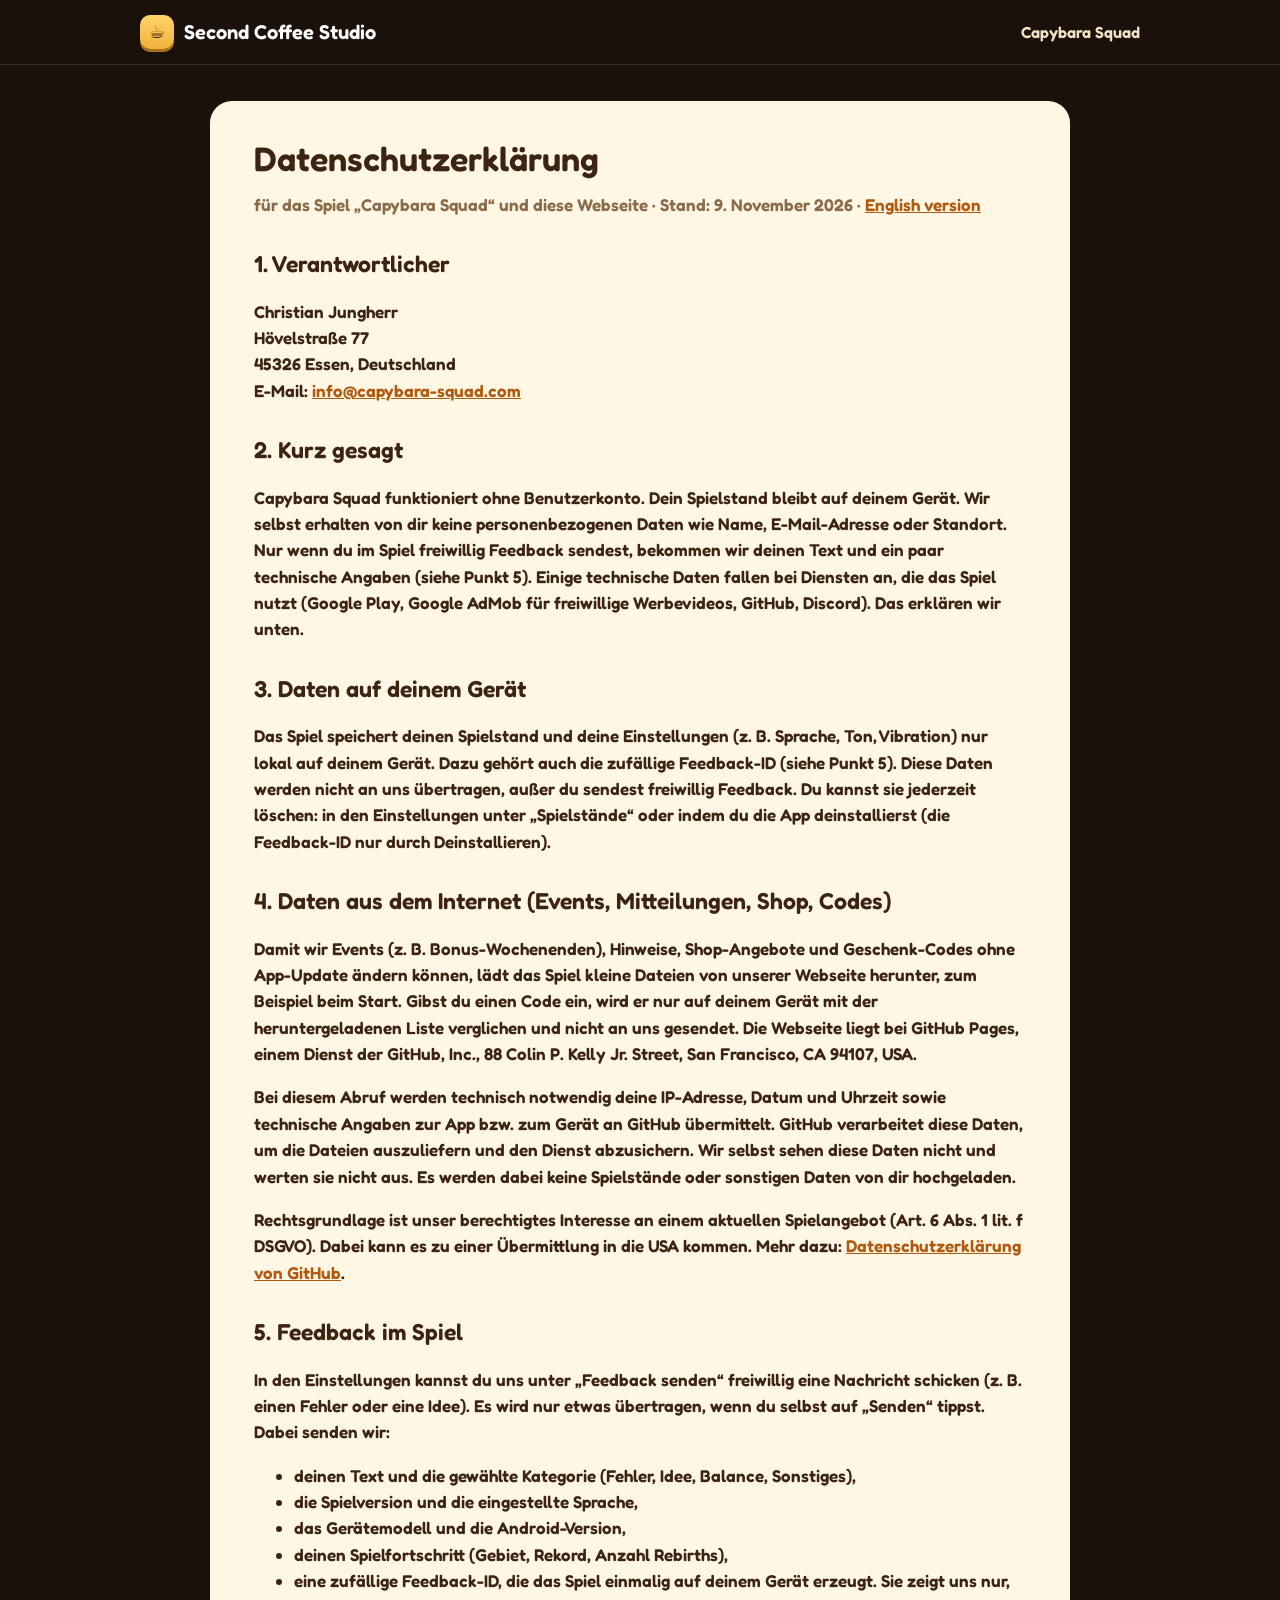
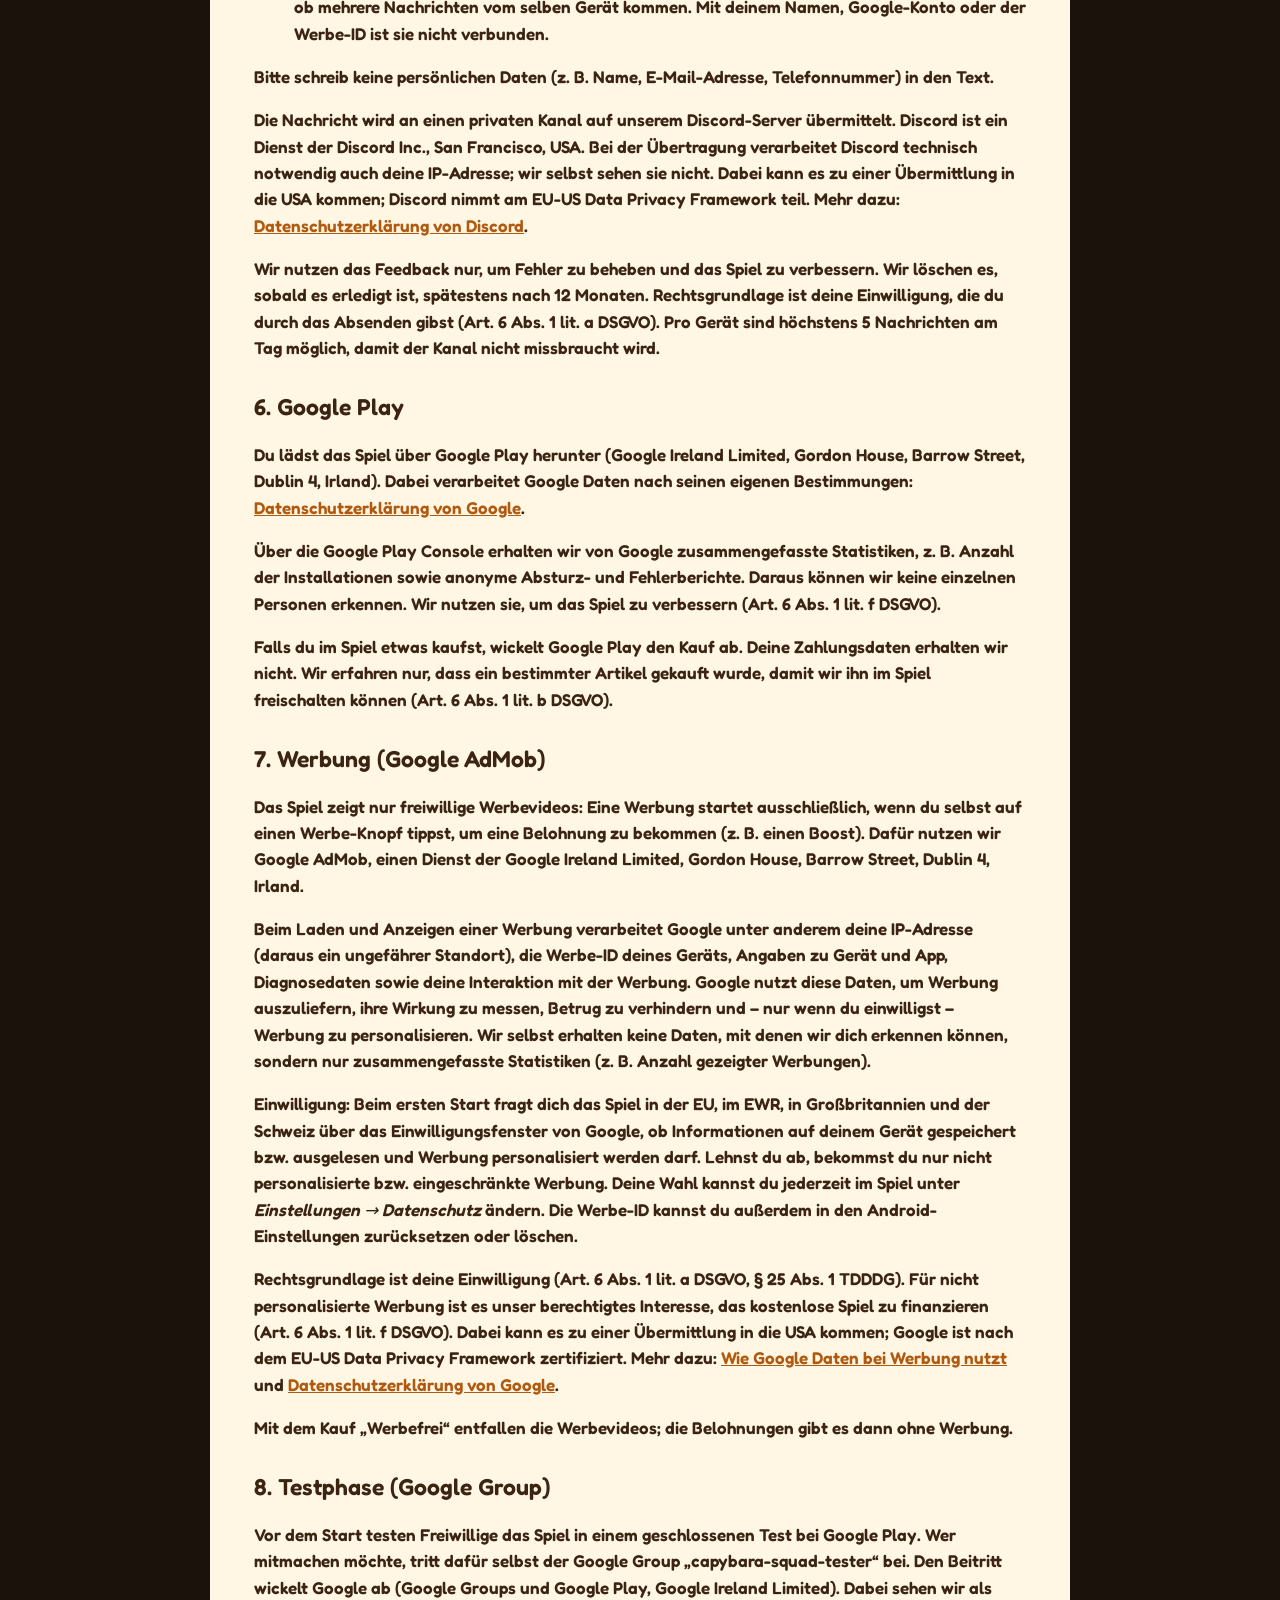
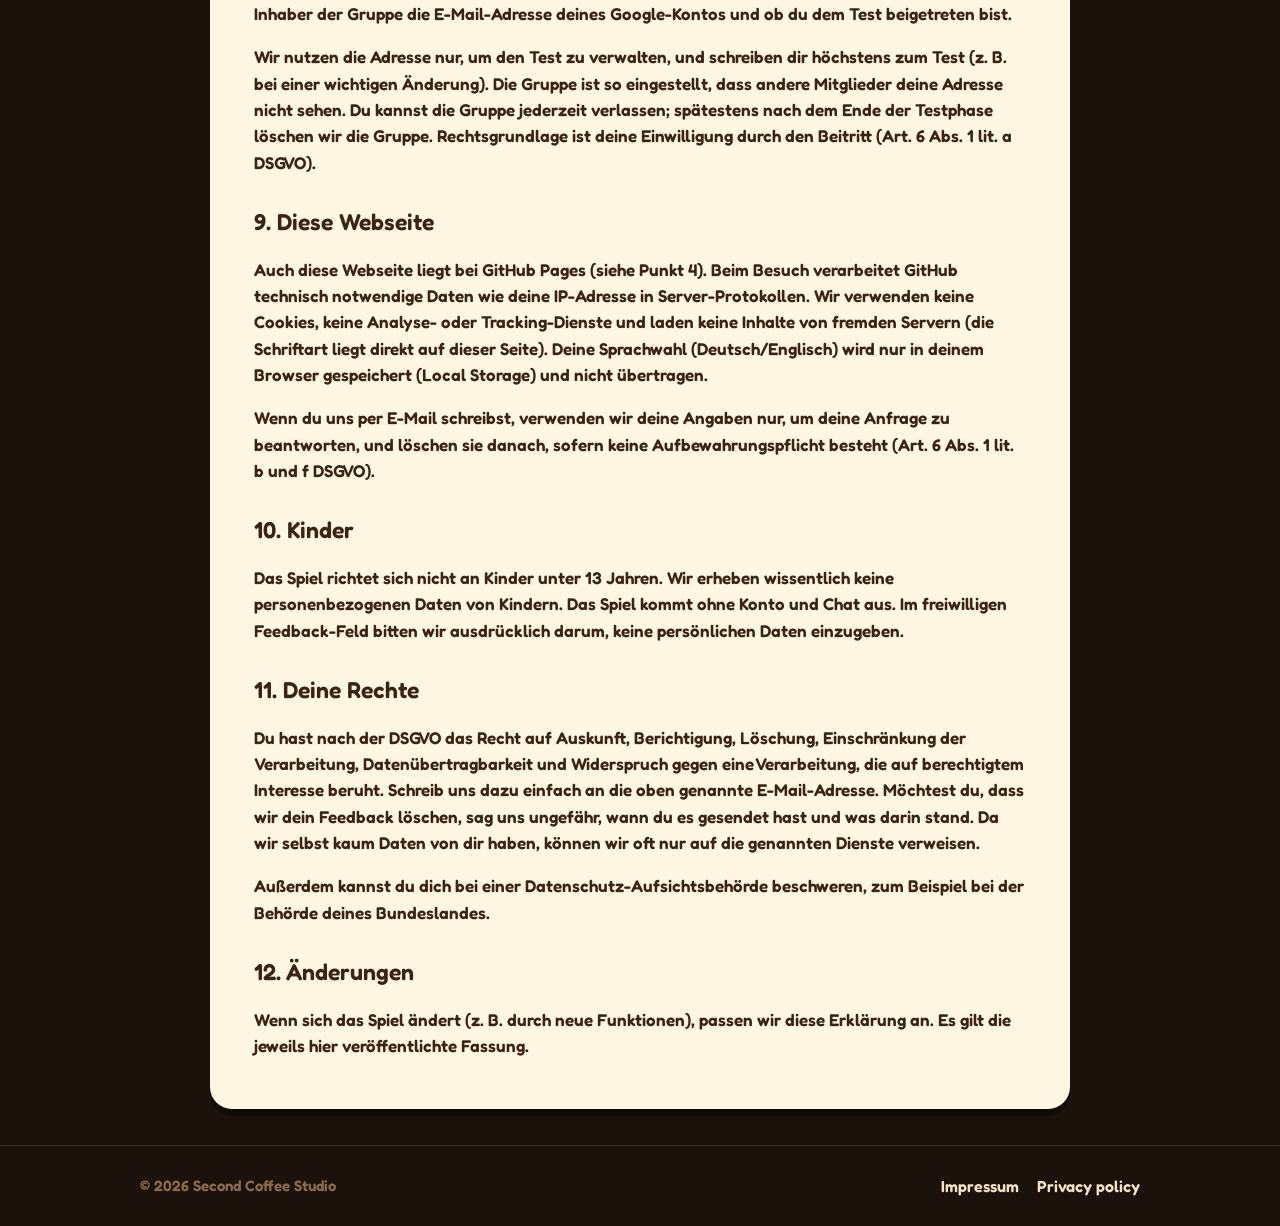
==== commit f0202200: "Add files via upload" ====
--- a/datenschutz.html
+++ b/datenschutz.html
@@ -12,51 +12,64 @@
 <nav><a href="index.html">Capybara Squad</a></nav></div></header>
 <main class="legal">
 <h1>Datenschutzerklärung</h1>
-<p class="stand">für das Spiel „Capybara Squad“ und diese Webseite · Stand: 3. November 2026 · <a href="privacy.html">English version</a></p>
+<p class="stand">für das Spiel „Capybara Squad“ und diese Webseite · Stand: 9. November 2026 · <a href="privacy.html">English version</a></p>
 
 <h2>1. Verantwortlicher</h2>
 <p>Christian Jungherr<br>Hövelstraße 77<br>45326 Essen, Deutschland<br>
 E-Mail: <a href="mailto:info@capybara-squad.com">info@capybara-squad.com</a></p>
 
 <h2>2. Kurz gesagt</h2>
-<p>Capybara Squad funktioniert ohne Benutzerkonto. Dein Spielstand bleibt auf deinem Gerät. Wir selbst erhalten von dir keine personenbezogenen Daten wie Name, E-Mail-Adresse oder Standort. Einige technische Daten fallen bei Diensten an, die das Spiel nutzt (Google Play, Google AdMob für freiwillige Werbevideos, GitHub). Das erklären wir unten.</p>
+<p>Capybara Squad funktioniert ohne Benutzerkonto. Dein Spielstand bleibt auf deinem Gerät. Wir selbst erhalten von dir keine personenbezogenen Daten wie Name, E-Mail-Adresse oder Standort. Nur wenn du im Spiel freiwillig Feedback sendest, bekommen wir deinen Text und ein paar technische Angaben (siehe Punkt 5). Einige technische Daten fallen bei Diensten an, die das Spiel nutzt (Google Play, Google AdMob für freiwillige Werbevideos, GitHub, Discord). Das erklären wir unten.</p>
 
 <h2>3. Daten auf deinem Gerät</h2>
-<p>Das Spiel speichert deinen Spielstand und deine Einstellungen (z. B. Sprache, Ton, Vibration) nur lokal auf deinem Gerät. Diese Daten werden nicht an uns übertragen. Du kannst sie jederzeit löschen: in den Einstellungen unter „Spielstände“ oder indem du die App deinstallierst.</p>
+<p>Das Spiel speichert deinen Spielstand und deine Einstellungen (z. B. Sprache, Ton, Vibration) nur lokal auf deinem Gerät. Dazu gehört auch die zufällige Feedback-ID (siehe Punkt 5). Diese Daten werden nicht an uns übertragen, außer du sendest freiwillig Feedback. Du kannst sie jederzeit löschen: in den Einstellungen unter „Spielstände“ oder indem du die App deinstallierst (die Feedback-ID nur durch Deinstallieren).</p>
 
-<h2>4. Event-Daten aus dem Internet</h2>
-<p>Damit wir Events (z. B. Bonus-Wochenenden) ohne App-Update ändern können, lädt das Spiel beim Start eine kleine Datei mit Event-Terminen von unserer Webseite herunter. Die Webseite liegt bei GitHub Pages, einem Dienst der GitHub, Inc., 88 Colin P. Kelly Jr. Street, San Francisco, CA 94107, USA.</p>
-<p>Bei diesem Abruf werden technisch notwendig deine IP-Adresse, Datum und Uhrzeit sowie technische Angaben zur App bzw. zum Gerät an GitHub übermittelt. GitHub verarbeitet diese Daten, um die Datei auszuliefern und den Dienst abzusichern. Wir selbst sehen diese Daten nicht und werten sie nicht aus. Es werden dabei keine Spielstände oder sonstigen Daten von dir hochgeladen.</p>
+<h2>4. Daten aus dem Internet (Events, Mitteilungen, Shop, Codes)</h2>
+<p>Damit wir Events (z. B. Bonus-Wochenenden), Hinweise, Shop-Angebote und Geschenk-Codes ohne App-Update ändern können, lädt das Spiel kleine Dateien von unserer Webseite herunter, zum Beispiel beim Start. Gibst du einen Code ein, wird er nur auf deinem Gerät mit der heruntergeladenen Liste verglichen und nicht an uns gesendet. Die Webseite liegt bei GitHub Pages, einem Dienst der GitHub, Inc., 88 Colin P. Kelly Jr. Street, San Francisco, CA 94107, USA.</p>
+<p>Bei diesem Abruf werden technisch notwendig deine IP-Adresse, Datum und Uhrzeit sowie technische Angaben zur App bzw. zum Gerät an GitHub übermittelt. GitHub verarbeitet diese Daten, um die Dateien auszuliefern und den Dienst abzusichern. Wir selbst sehen diese Daten nicht und werten sie nicht aus. Es werden dabei keine Spielstände oder sonstigen Daten von dir hochgeladen.</p>
 <p>Rechtsgrundlage ist unser berechtigtes Interesse an einem aktuellen Spielangebot (Art. 6 Abs. 1 lit. f DSGVO). Dabei kann es zu einer Übermittlung in die USA kommen. Mehr dazu: <a href="https://docs.github.com/de/site-policy/privacy-policies/github-general-privacy-statement">Datenschutzerklärung von GitHub</a>.</p>
 
-<h2>5. Google Play</h2>
+<h2>5. Feedback im Spiel</h2>
+<p>In den Einstellungen kannst du uns unter „Feedback senden“ freiwillig eine Nachricht schicken (z. B. einen Fehler oder eine Idee). Es wird nur etwas übertragen, wenn du selbst auf „Senden“ tippst. Dabei senden wir:</p>
+<ul>
+<li>deinen Text und die gewählte Kategorie (Fehler, Idee, Balance, Sonstiges),</li>
+<li>die Spielversion und die eingestellte Sprache,</li>
+<li>das Gerätemodell und die Android-Version,</li>
+<li>deinen Spielfortschritt (Gebiet, Rekord, Anzahl Rebirths),</li>
+<li>eine zufällige Feedback-ID, die das Spiel einmalig auf deinem Gerät erzeugt. Sie zeigt uns nur, ob mehrere Nachrichten vom selben Gerät kommen. Mit deinem Namen, Google-Konto oder der Werbe-ID ist sie nicht verbunden.</li>
+</ul>
+<p>Bitte schreib keine persönlichen Daten (z. B. Name, E-Mail-Adresse, Telefonnummer) in den Text.</p>
+<p>Die Nachricht wird an einen privaten Kanal auf unserem Discord-Server übermittelt. Discord ist ein Dienst der Discord Inc., San Francisco, USA. Bei der Übertragung verarbeitet Discord technisch notwendig auch deine IP-Adresse; wir selbst sehen sie nicht. Dabei kann es zu einer Übermittlung in die USA kommen; Discord nimmt am EU-US Data Privacy Framework teil. Mehr dazu: <a href="https://discord.com/privacy">Datenschutzerklärung von Discord</a>.</p>
+<p>Wir nutzen das Feedback nur, um Fehler zu beheben und das Spiel zu verbessern. Wir löschen es, sobald es erledigt ist, spätestens nach 12 Monaten. Rechtsgrundlage ist deine Einwilligung, die du durch das Absenden gibst (Art. 6 Abs. 1 lit. a DSGVO). Pro Gerät sind höchstens 5 Nachrichten am Tag möglich, damit der Kanal nicht missbraucht wird.</p>
+
+<h2>6. Google Play</h2>
 <p>Du lädst das Spiel über Google Play herunter (Google Ireland Limited, Gordon House, Barrow Street, Dublin 4, Irland). Dabei verarbeitet Google Daten nach seinen eigenen Bestimmungen: <a href="https://policies.google.com/privacy?hl=de">Datenschutzerklärung von Google</a>.</p>
 <p>Über die Google Play Console erhalten wir von Google zusammengefasste Statistiken, z. B. Anzahl der Installationen sowie anonyme Absturz- und Fehlerberichte. Daraus können wir keine einzelnen Personen erkennen. Wir nutzen sie, um das Spiel zu verbessern (Art. 6 Abs. 1 lit. f DSGVO).</p>
 <p>Falls du im Spiel etwas kaufst, wickelt Google Play den Kauf ab. Deine Zahlungsdaten erhalten wir nicht. Wir erfahren nur, dass ein bestimmter Artikel gekauft wurde, damit wir ihn im Spiel freischalten können (Art. 6 Abs. 1 lit. b DSGVO).</p>
 
-<h2>6. Werbung (Google AdMob)</h2>
+<h2>7. Werbung (Google AdMob)</h2>
 <p>Das Spiel zeigt nur freiwillige Werbevideos: Eine Werbung startet ausschließlich, wenn du selbst auf einen Werbe-Knopf tippst, um eine Belohnung zu bekommen (z. B. einen Boost). Dafür nutzen wir Google AdMob, einen Dienst der Google Ireland Limited, Gordon House, Barrow Street, Dublin 4, Irland.</p>
 <p>Beim Laden und Anzeigen einer Werbung verarbeitet Google unter anderem deine IP-Adresse (daraus ein ungefährer Standort), die Werbe-ID deines Geräts, Angaben zu Gerät und App, Diagnosedaten sowie deine Interaktion mit der Werbung. Google nutzt diese Daten, um Werbung auszuliefern, ihre Wirkung zu messen, Betrug zu verhindern und – nur wenn du einwilligst – Werbung zu personalisieren. Wir selbst erhalten keine Daten, mit denen wir dich erkennen können, sondern nur zusammengefasste Statistiken (z. B. Anzahl gezeigter Werbungen).</p>
 <p><strong>Einwilligung:</strong> Beim ersten Start fragt dich das Spiel in der EU, im EWR, in Großbritannien und der Schweiz über das Einwilligungsfenster von Google, ob Informationen auf deinem Gerät gespeichert bzw. ausgelesen und Werbung personalisiert werden darf. Lehnst du ab, bekommst du nur nicht personalisierte bzw. eingeschränkte Werbung. Deine Wahl kannst du jederzeit im Spiel unter <em>Einstellungen → Datenschutz</em> ändern. Die Werbe-ID kannst du außerdem in den Android-Einstellungen zurücksetzen oder löschen.</p>
 <p>Rechtsgrundlage ist deine Einwilligung (Art. 6 Abs. 1 lit. a DSGVO, § 25 Abs. 1 TDDDG). Für nicht personalisierte Werbung ist es unser berechtigtes Interesse, das kostenlose Spiel zu finanzieren (Art. 6 Abs. 1 lit. f DSGVO). Dabei kann es zu einer Übermittlung in die USA kommen; Google ist nach dem EU-US Data Privacy Framework zertifiziert. Mehr dazu: <a href="https://policies.google.com/technologies/ads?hl=de">Wie Google Daten bei Werbung nutzt</a> und <a href="https://policies.google.com/privacy?hl=de">Datenschutzerklärung von Google</a>.</p>
 <p>Mit dem Kauf „Werbefrei“ entfallen die Werbevideos; die Belohnungen gibt es dann ohne Werbung.</p>
 
-<h2>7. Testphase (Google Group)</h2>
+<h2>8. Testphase (Google Group)</h2>
 <p>Vor dem Start testen Freiwillige das Spiel in einem geschlossenen Test bei Google Play. Wer mitmachen möchte, tritt dafür selbst der Google Group „capybara-squad-tester“ bei. Den Beitritt wickelt Google ab (Google Groups und Google Play, Google Ireland Limited). Dabei sehen wir als Inhaber der Gruppe die E-Mail-Adresse deines Google-Kontos und ob du dem Test beigetreten bist.</p>
 <p>Wir nutzen die Adresse nur, um den Test zu verwalten, und schreiben dir höchstens zum Test (z. B. bei einer wichtigen Änderung). Die Gruppe ist so eingestellt, dass andere Mitglieder deine Adresse nicht sehen. Du kannst die Gruppe jederzeit verlassen; spätestens nach dem Ende der Testphase löschen wir die Gruppe. Rechtsgrundlage ist deine Einwilligung durch den Beitritt (Art. 6 Abs. 1 lit. a DSGVO).</p>
 
-<h2>8. Diese Webseite</h2>
+<h2>9. Diese Webseite</h2>
 <p>Auch diese Webseite liegt bei GitHub Pages (siehe Punkt 4). Beim Besuch verarbeitet GitHub technisch notwendige Daten wie deine IP-Adresse in Server-Protokollen. Wir verwenden keine Cookies, keine Analyse- oder Tracking-Dienste und laden keine Inhalte von fremden Servern (die Schriftart liegt direkt auf dieser Seite). Deine Sprachwahl (Deutsch/Englisch) wird nur in deinem Browser gespeichert (Local Storage) und nicht übertragen.</p>
 <p>Wenn du uns per E-Mail schreibst, verwenden wir deine Angaben nur, um deine Anfrage zu beantworten, und löschen sie danach, sofern keine Aufbewahrungspflicht besteht (Art. 6 Abs. 1 lit. b und f DSGVO).</p>
 
-<h2>9. Kinder</h2>
-<p>Das Spiel richtet sich nicht an Kinder unter 13 Jahren. Wir erheben wissentlich keine personenbezogenen Daten von Kindern. Das Spiel kommt ohne Konto, Chat oder Eingabe persönlicher Daten aus.</p>
+<h2>10. Kinder</h2>
+<p>Das Spiel richtet sich nicht an Kinder unter 13 Jahren. Wir erheben wissentlich keine personenbezogenen Daten von Kindern. Das Spiel kommt ohne Konto und Chat aus. Im freiwilligen Feedback-Feld bitten wir ausdrücklich darum, keine persönlichen Daten einzugeben.</p>
 
-<h2>10. Deine Rechte</h2>
-<p>Du hast nach der DSGVO das Recht auf Auskunft, Berichtigung, Löschung, Einschränkung der Verarbeitung, Datenübertragbarkeit und Widerspruch gegen eine Verarbeitung, die auf berechtigtem Interesse beruht. Schreib uns dazu einfach an die oben genannte E-Mail-Adresse. Da wir selbst kaum Daten von dir haben, können wir oft nur auf die genannten Dienste verweisen.</p>
+<h2>11. Deine Rechte</h2>
+<p>Du hast nach der DSGVO das Recht auf Auskunft, Berichtigung, Löschung, Einschränkung der Verarbeitung, Datenübertragbarkeit und Widerspruch gegen eine Verarbeitung, die auf berechtigtem Interesse beruht. Schreib uns dazu einfach an die oben genannte E-Mail-Adresse. Möchtest du, dass wir dein Feedback löschen, sag uns ungefähr, wann du es gesendet hast und was darin stand. Da wir selbst kaum Daten von dir haben, können wir oft nur auf die genannten Dienste verweisen.</p>
 <p>Außerdem kannst du dich bei einer Datenschutz-Aufsichtsbehörde beschweren, zum Beispiel bei der Behörde deines Bundeslandes.</p>
 
-<h2>11. Änderungen</h2>
+<h2>12. Änderungen</h2>
 <p>Wenn sich das Spiel ändert (z. B. durch neue Funktionen), passen wir diese Erklärung an. Es gilt die jeweils hier veröffentlichte Fassung.</p>
 </main>
 <footer><div class="wrap"><span>© 2026 Second Coffee Studio</span><nav><a href="impressum.html">Impressum</a><a href="privacy.html">Privacy policy</a></nav></div></footer>
--- a/style.css
+++ b/style.css
@@ -23,15 +23,15 @@
 .btn{display:inline-flex;align-items:center;gap:10px;background:linear-gradient(#5ed470,#33a14a);color:#fff;text-decoration:none;font-weight:600;font-size:20px;padding:14px 26px;border-radius:18px;box-shadow:0 6px 0 #1f6e30;text-shadow:0 2px 0 rgba(0,0,0,.25)}
 .btn.soon{background:linear-gradient(#ffdc7a,#f2b33b);color:#4a2a08;box-shadow:0 6px 0 #a8741a;text-shadow:none}
 .note{font-size:15px;color:var(--muted);margin-top:12px}
-section{padding:46px 0}
+section{padding:46px 0;scroll-margin-top:64px}
 h2{font-size:34px;color:#fff;margin:0 0 20px}
 .feats{display:grid;grid-template-columns:repeat(3,1fr);gap:18px}
 .card{background:var(--card);color:var(--ink);border-radius:22px;padding:22px;box-shadow:0 7px 0 rgba(0,0,0,.35)}
 .card h3{margin:6px 0 6px;font-size:22px}
 .card p{margin:0;color:#6b4e33;font-size:17px}
 .card .ico{width:56px;height:56px;border-radius:16px;display:grid;place-items:center;font-size:30px;background:#f6e5c3}
-.shots{display:flex;gap:18px;overflow-x:auto;padding-bottom:10px;scroll-snap-type:x mandatory}
-.shots img{height:440px;border-radius:20px;border:4px solid var(--gold);scroll-snap-align:start;flex:none}
+.shots{display:grid;grid-template-columns:repeat(3,1fr);gap:24px}
+.shots img{width:100%;height:auto;border-radius:22px;box-shadow:0 10px 0 rgba(0,0,0,.35),0 18px 40px rgba(0,0,0,.35)}
 .studio{display:grid;grid-template-columns:auto 1fr;gap:26px;align-items:center}
 .studio img{width:150px;image-rendering:pixelated}
 footer{border-top:1px solid rgba(255,211,106,.15);padding:28px 0;color:var(--muted);font-size:15px}
@@ -41,11 +41,19 @@
 /* Tester werden */
 .intro{font-size:19px;max-width:760px;margin:0 0 36px}
 .steps{display:grid;grid-template-columns:repeat(3,1fr);gap:18px}
-.step{position:relative;padding-top:30px}
+.step{position:relative;padding-top:30px;display:flex;flex-direction:column}
+.step .btn.small{margin-top:auto;align-self:flex-start} /* Knöpfe in allen drei Kästen auf gleicher Höhe */
+.step p{margin-bottom:14px}
 .step .num{position:absolute;top:-16px;left:22px;width:40px;height:40px;border-radius:50%;background:linear-gradient(#ffd36a,#f2b33b);color:#4a2a08;font-weight:700;display:grid;place-items:center;box-shadow:0 3px 0 #a8741a}
-.step .btn.small{font-size:17px;padding:10px 18px;margin-top:14px;border-radius:14px;box-shadow:0 4px 0 #1f6e30}
+.step .btn.small{font-size:17px;padding:10px 18px;border-radius:14px;box-shadow:0 4px 0 #1f6e30}
 .hint{margin-top:22px;background:rgba(255,211,106,.1);border:1px solid rgba(255,211,106,.3);border-radius:16px;padding:14px 18px;font-size:16px}
 .hint p{margin:0}
+.reward{display:grid;grid-template-columns:auto 1fr;gap:20px;align-items:center;margin-top:22px;border:3px solid var(--gold)}
+.reward img{width:120px;image-rendering:pixelated}
+.reward h3{margin:0 0 6px}
+.faq{margin-top:22px;background:rgba(255,255,255,.06);border:1px solid rgba(255,211,106,.3);border-radius:16px;padding:4px 18px}
+.faq summary{cursor:pointer;font-weight:600;font-size:18px;padding:12px 0;color:var(--gold2)}
+.faq p{font-size:16px;margin:0 0 12px}
 /* Rechtstexte */
 .legal{background:var(--card);color:var(--ink);border-radius:22px;padding:32px clamp(18px,4vw,44px);margin:36px auto;max-width:860px;box-shadow:0 7px 0 rgba(0,0,0,.35);font-size:17px}
 .legal h1{font-size:34px;margin:0 0 6px;color:var(--ink)}
@@ -54,13 +62,64 @@
 .legal a{color:#b05a10}
 .legal .stand{color:var(--muted);margin:0 0 18px}
 .legal .todo{background:#ffe08a;padding:0 4px;border-radius:4px}
+/* Event-Kalender */
+.evs{display:grid;grid-template-columns:repeat(2,1fr);gap:16px}
+.ev{--a:#f2b33b;--b:#c07a1a;display:grid;grid-template-columns:76px 1fr;gap:16px;align-items:center;background:var(--card);color:var(--ink);border-radius:20px;padding:14px 18px 14px 14px;box-shadow:0 6px 0 rgba(0,0,0,.35);border-left:6px solid var(--a)}
+.ev.on{outline:3px solid var(--a);outline-offset:-3px}
+.ev-date{width:76px;height:76px;border-radius:16px;background:linear-gradient(var(--a),var(--b));color:#fff;display:flex;flex-direction:column;align-items:center;justify-content:center;line-height:1;text-shadow:0 2px 0 rgba(0,0,0,.2);box-shadow:0 4px 0 rgba(0,0,0,.2)}
+.ev-date b{font-size:32px;font-weight:700}
+.ev-date span{font-size:15px;margin-top:4px;text-transform:uppercase;letter-spacing:.05em}
+.ev-top{display:flex;flex-wrap:wrap;align-items:center;gap:6px 10px}
+.ev h3{margin:0;font-size:20px}
+.ev p{margin:2px 0 0;color:#6b4e33;font-size:16px}
+.ev p.ev-when{color:var(--muted);font-size:14px}
+.ev-tag{font-size:13px;font-weight:600;padding:2px 10px;border-radius:999px;background:#f6e5c3;color:#6b4e33}
+.ev.on .ev-tag{background:var(--a);color:#fff}
+.ev-empty{grid-column:1/-1;color:var(--muted)}
+.th-xmas{--a:#c0303a;--b:#701220}.th-hearts{--a:#e8618f;--b:#a82a60}.th-spring{--a:#5aaf48;--b:#2e7a3c}
+.th-summer{--a:#2fa6c8;--b:#1a64a8}.th-halloween{--a:#f07a20;--b:#6a2a8a}.th-neutral{--a:#a8743c;--b:#5a3418}.th-bonus{--a:#f2b33b;--b:#c07a1a}
+/* Spielvideo im Kopf */
+.vphone{justify-self:center;width:min(300px,70vw);aspect-ratio:9/16;border:10px solid var(--gold);border-radius:34px;overflow:hidden;background:#000;box-shadow:0 12px 0 rgba(0,0,0,.4),0 24px 50px rgba(0,0,0,.45);transform:rotate(3deg)}
+.vphone video{display:block;width:100%;height:100%;object-fit:cover}
+img.banner.wide{display:block;width:100%;max-width:760px;margin:0 auto 34px;border-radius:22px;box-shadow:0 10px 0 rgba(0,0,0,.4);border:4px solid var(--gold)}
+/* Tester-Zähler */
+.tcount{max-width:760px;margin:-18px 0 30px;background:rgba(255,211,106,.1);border:1px solid rgba(255,211,106,.35);border-radius:18px;padding:14px 18px}
+.tcount p{margin:0 0 10px;font-size:18px}
+.tbar{height:18px;border-radius:999px;background:rgba(0,0,0,.35);overflow:hidden}
+.tbar i{display:block;height:100%;border-radius:999px;background:linear-gradient(90deg,#5ed470,#ffd36a);transition:width .8s}
+/* Neuigkeiten */
+.newsl{display:grid;grid-template-columns:repeat(3,1fr);gap:18px}
+.newsl .more{display:none}
+.newsl.all .more{display:block}
+.news .ndate{font-size:14px;color:var(--muted);margin:0 0 2px}
+.news h3{margin:0 0 6px}
+.morebtn{margin-top:18px;background:none;border:1px solid rgba(255,211,106,.4);color:var(--gold2);font:inherit;font-size:16px;padding:8px 18px;border-radius:999px;cursor:pointer}
+/* So spielst du */
+.guides{display:grid;grid-template-columns:repeat(3,1fr);gap:18px}
+.guide{position:relative}
+.guide .gnum{position:absolute;top:18px;right:20px;width:34px;height:34px;border-radius:50%;background:linear-gradient(#ffd36a,#f2b33b);color:#4a2a08;font-weight:700;display:grid;place-items:center;box-shadow:0 3px 0 #a8741a;font-size:17px}
+.guide ul{margin:8px 0 0;padding-left:20px;color:#6b4e33;font-size:16px}
+.guide li{margin:4px 0}
+.guide .gtip{margin-top:10px;background:#e3f3d9;color:#2e6b32;border-radius:12px;padding:8px 12px;font-size:15px}
 [data-lang]{display:none}
 html[lang=de] [data-lang=de],html[lang=en] [data-lang=en]{display:revert}
+html[lang=de] .shots img[data-lang=de],html[lang=en] .shots img[data-lang=en]{display:block}
 @media (max-width:820px){
   .hero .wrap{grid-template-columns:1fr}
-  .feats,.steps{grid-template-columns:1fr}
+  .feats,.steps,.evs,.newsl,.guides{grid-template-columns:1fr}
+  .vphone{width:min(260px,66vw);transform:none}
+  .evs{gap:12px}
+  .ev{grid-template-columns:58px 1fr;gap:12px;padding:12px 14px 12px 10px}
+  .ev-date{width:58px;height:58px;border-radius:14px}
+  .ev-date b{font-size:24px}
+  .ev-date span{font-size:12px}
+  .ev h3{font-size:18px}
+  .ev p{font-size:15px}
   .steps{gap:30px}
   nav a.hide-m{display:none}
-  .shots img{height:360px}
+  .shots{display:flex;overflow-x:auto;scroll-snap-type:x mandatory;gap:16px;padding-bottom:14px;margin:0 -20px;padding-left:20px;padding-right:20px}
+  .shots img{width:72vw;max-width:300px;flex:none;scroll-snap-align:center}
   .studio{grid-template-columns:1fr}
+  .reward{grid-template-columns:1fr;text-align:center}
+  .reward img{margin:0 auto}
 }
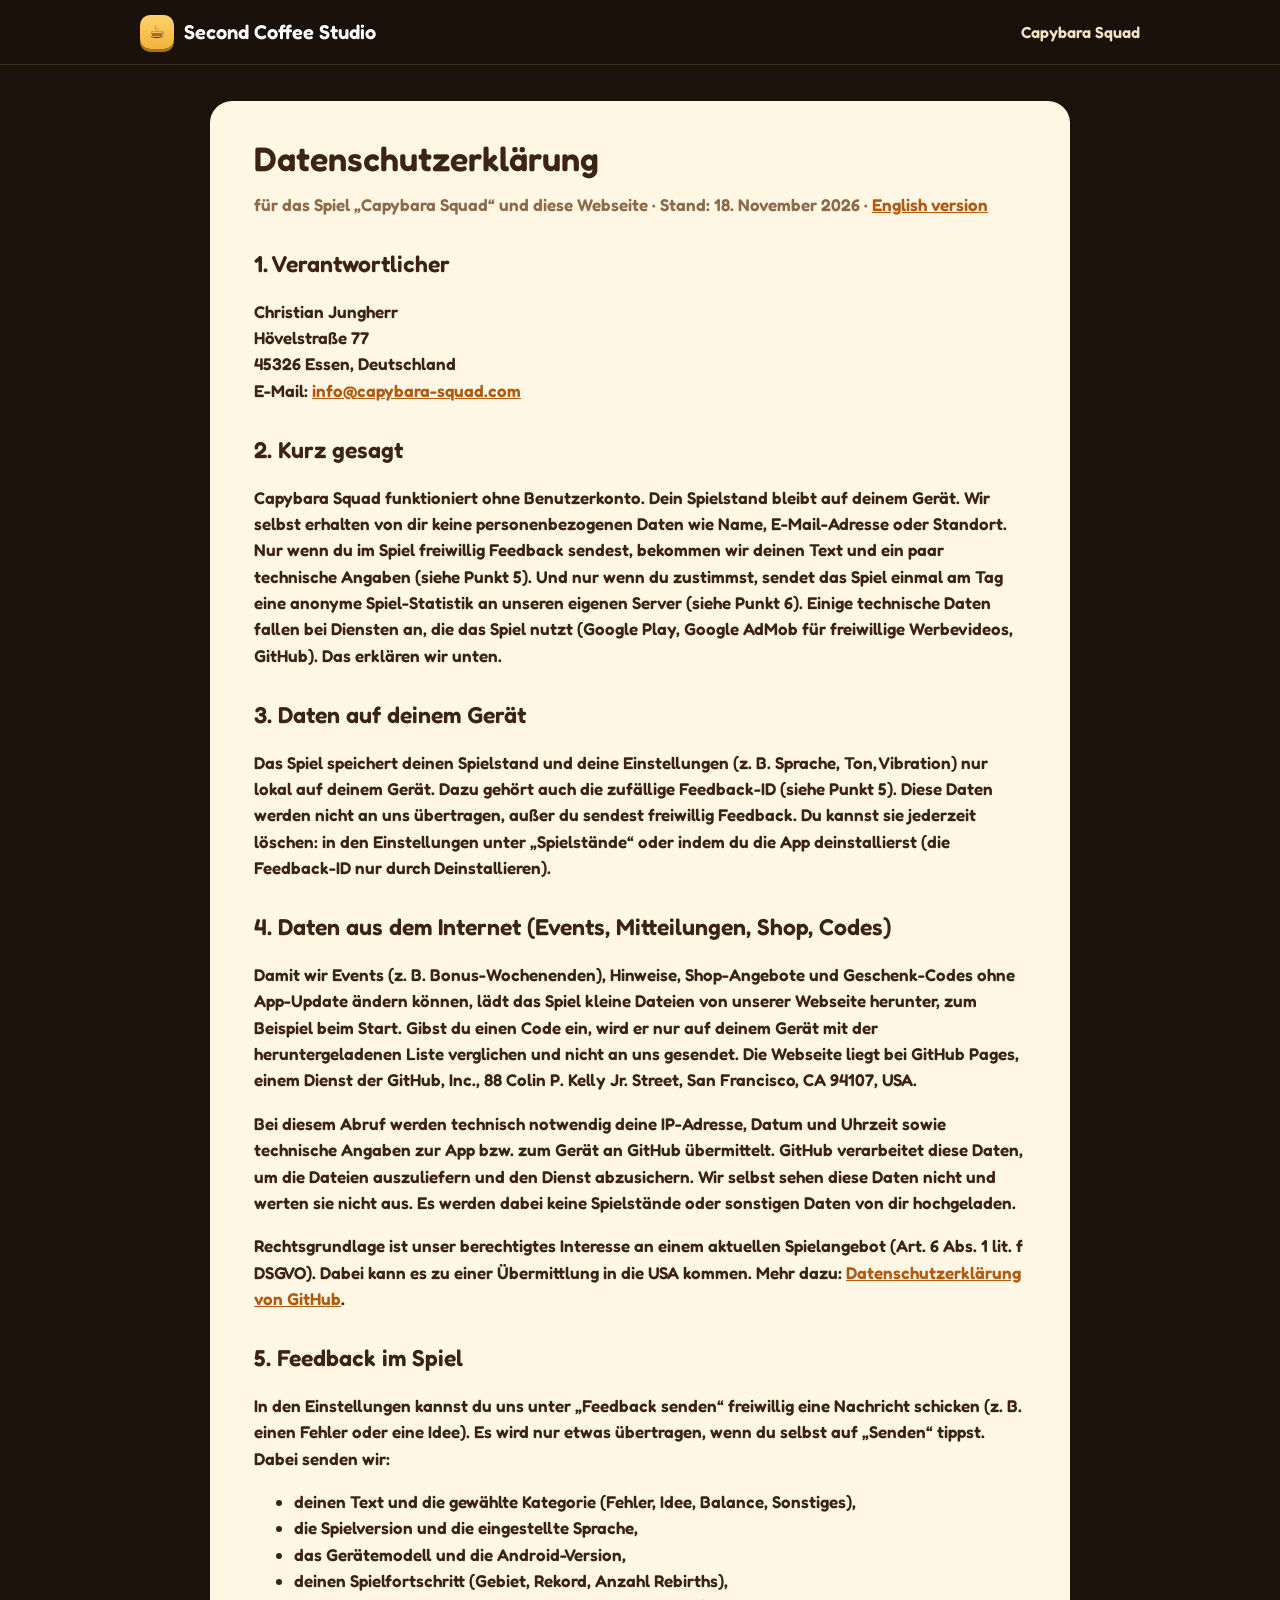
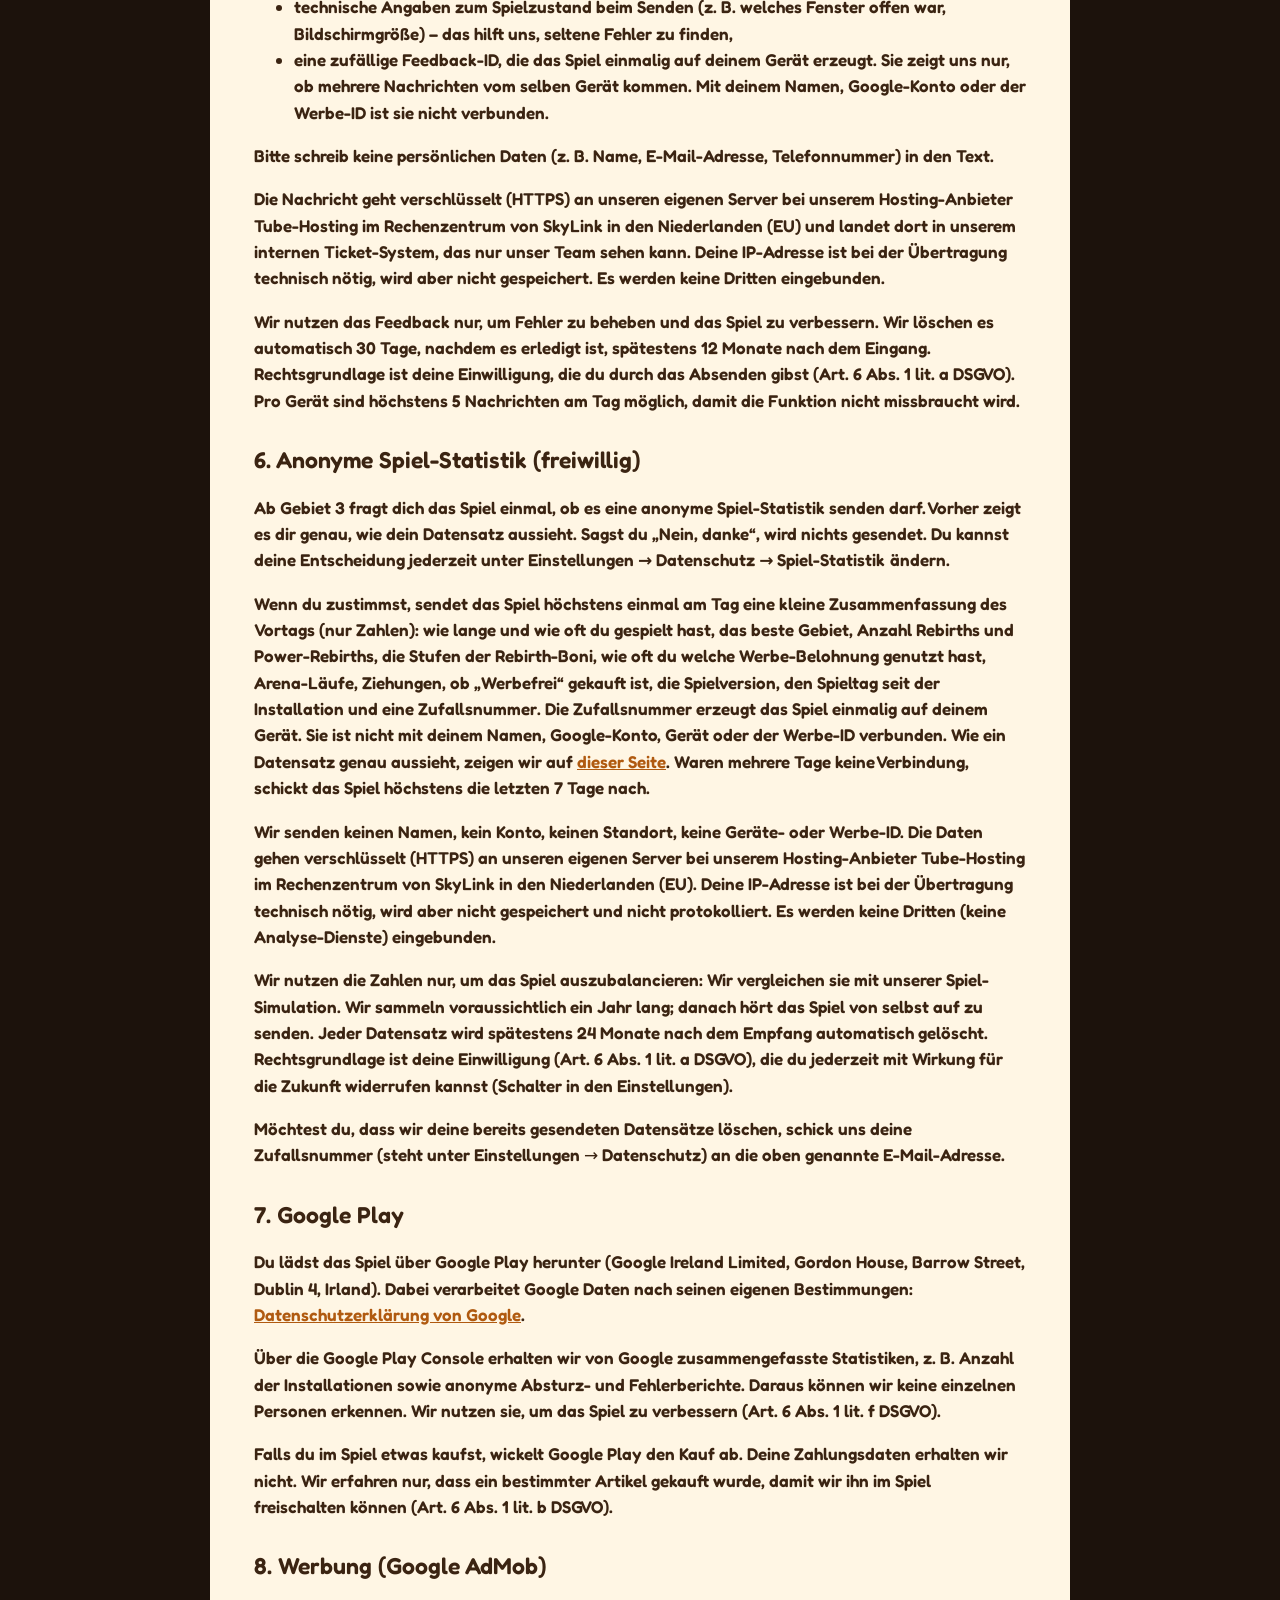
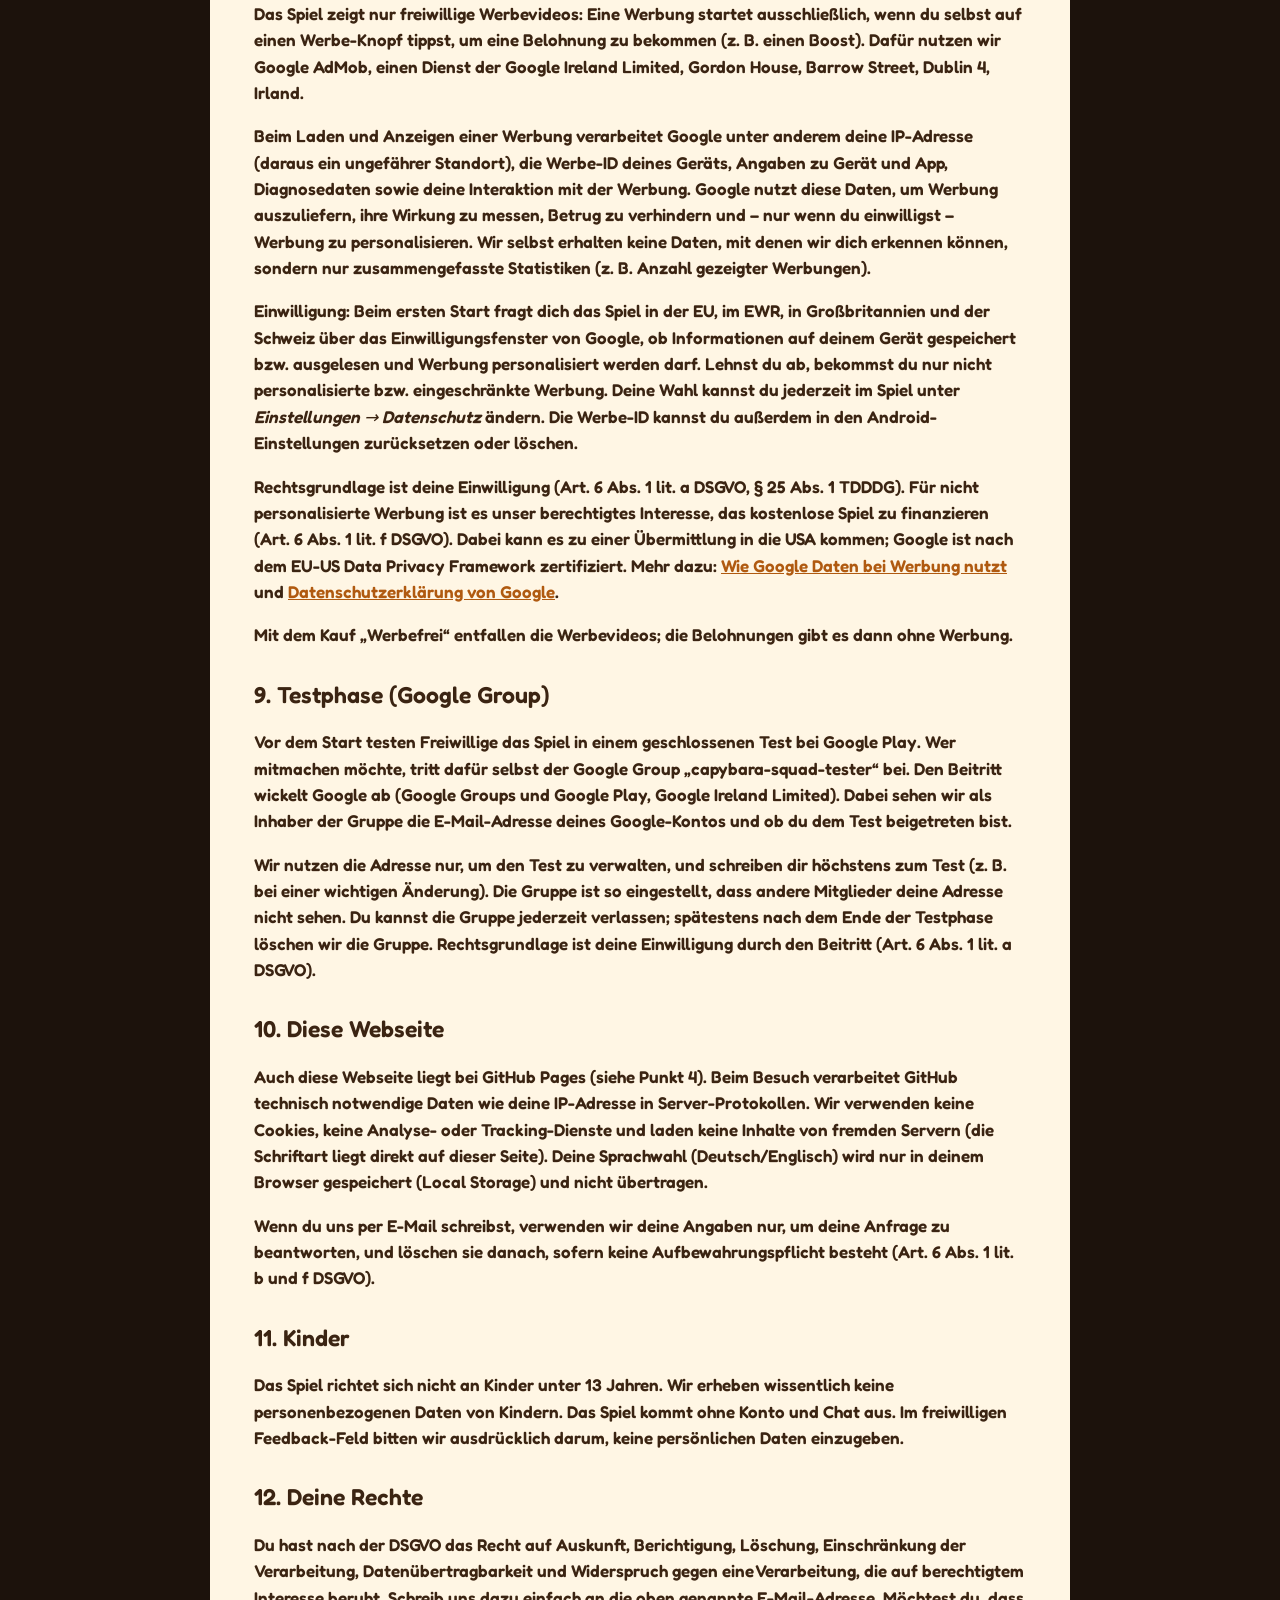
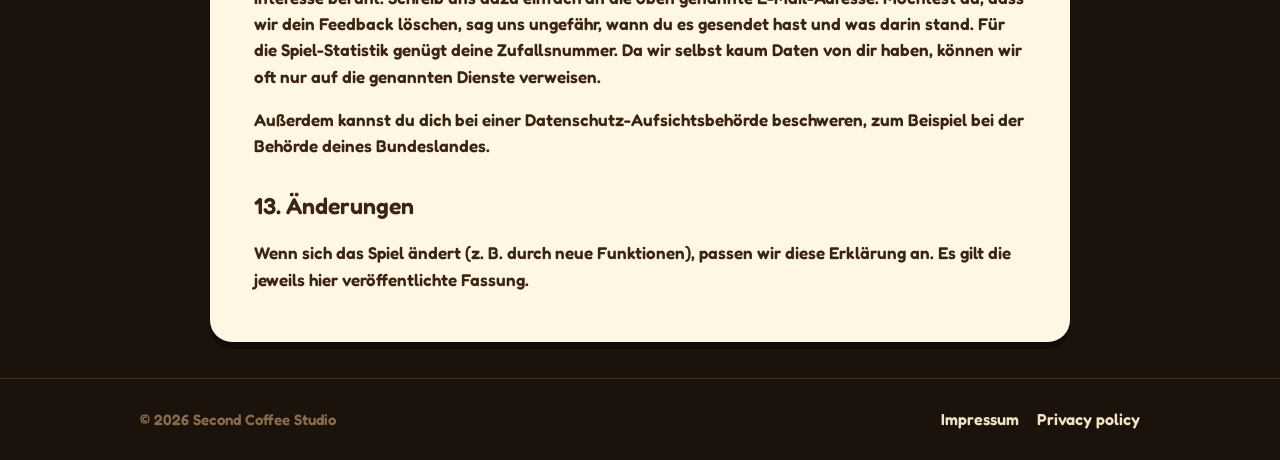
==== commit 1da73aea: "Add files via upload" ====
--- a/datenschutz.html
+++ b/datenschutz.html
@@ -12,14 +12,14 @@
 <nav><a href="index.html">Capybara Squad</a></nav></div></header>
 <main class="legal">
 <h1>Datenschutzerklärung</h1>
-<p class="stand">für das Spiel „Capybara Squad“ und diese Webseite · Stand: 9. November 2026 · <a href="privacy.html">English version</a></p>
+<p class="stand">für das Spiel „Capybara Squad“ und diese Webseite · Stand: 18. November 2026 · <a href="privacy.html">English version</a></p>
 
 <h2>1. Verantwortlicher</h2>
 <p>Christian Jungherr<br>Hövelstraße 77<br>45326 Essen, Deutschland<br>
 E-Mail: <a href="mailto:info@capybara-squad.com">info@capybara-squad.com</a></p>
 
 <h2>2. Kurz gesagt</h2>
-<p>Capybara Squad funktioniert ohne Benutzerkonto. Dein Spielstand bleibt auf deinem Gerät. Wir selbst erhalten von dir keine personenbezogenen Daten wie Name, E-Mail-Adresse oder Standort. Nur wenn du im Spiel freiwillig Feedback sendest, bekommen wir deinen Text und ein paar technische Angaben (siehe Punkt 5). Einige technische Daten fallen bei Diensten an, die das Spiel nutzt (Google Play, Google AdMob für freiwillige Werbevideos, GitHub, Discord). Das erklären wir unten.</p>
+<p>Capybara Squad funktioniert ohne Benutzerkonto. Dein Spielstand bleibt auf deinem Gerät. Wir selbst erhalten von dir keine personenbezogenen Daten wie Name, E-Mail-Adresse oder Standort. Nur wenn du im Spiel freiwillig Feedback sendest, bekommen wir deinen Text und ein paar technische Angaben (siehe Punkt 5). Und nur wenn du zustimmst, sendet das Spiel einmal am Tag eine anonyme Spiel-Statistik an unseren eigenen Server (siehe Punkt 6). Einige technische Daten fallen bei Diensten an, die das Spiel nutzt (Google Play, Google AdMob für freiwillige Werbevideos, GitHub). Das erklären wir unten.</p>
 
 <h2>3. Daten auf deinem Gerät</h2>
 <p>Das Spiel speichert deinen Spielstand und deine Einstellungen (z. B. Sprache, Ton, Vibration) nur lokal auf deinem Gerät. Dazu gehört auch die zufällige Feedback-ID (siehe Punkt 5). Diese Daten werden nicht an uns übertragen, außer du sendest freiwillig Feedback. Du kannst sie jederzeit löschen: in den Einstellungen unter „Spielstände“ oder indem du die App deinstallierst (die Feedback-ID nur durch Deinstallieren).</p>
@@ -36,40 +36,48 @@
 <li>die Spielversion und die eingestellte Sprache,</li>
 <li>das Gerätemodell und die Android-Version,</li>
 <li>deinen Spielfortschritt (Gebiet, Rekord, Anzahl Rebirths),</li>
+<li>technische Angaben zum Spielzustand beim Senden (z. B. welches Fenster offen war, Bildschirmgröße) – das hilft uns, seltene Fehler zu finden,</li>
 <li>eine zufällige Feedback-ID, die das Spiel einmalig auf deinem Gerät erzeugt. Sie zeigt uns nur, ob mehrere Nachrichten vom selben Gerät kommen. Mit deinem Namen, Google-Konto oder der Werbe-ID ist sie nicht verbunden.</li>
 </ul>
 <p>Bitte schreib keine persönlichen Daten (z. B. Name, E-Mail-Adresse, Telefonnummer) in den Text.</p>
-<p>Die Nachricht wird an einen privaten Kanal auf unserem Discord-Server übermittelt. Discord ist ein Dienst der Discord Inc., San Francisco, USA. Bei der Übertragung verarbeitet Discord technisch notwendig auch deine IP-Adresse; wir selbst sehen sie nicht. Dabei kann es zu einer Übermittlung in die USA kommen; Discord nimmt am EU-US Data Privacy Framework teil. Mehr dazu: <a href="https://discord.com/privacy">Datenschutzerklärung von Discord</a>.</p>
-<p>Wir nutzen das Feedback nur, um Fehler zu beheben und das Spiel zu verbessern. Wir löschen es, sobald es erledigt ist, spätestens nach 12 Monaten. Rechtsgrundlage ist deine Einwilligung, die du durch das Absenden gibst (Art. 6 Abs. 1 lit. a DSGVO). Pro Gerät sind höchstens 5 Nachrichten am Tag möglich, damit der Kanal nicht missbraucht wird.</p>
+<p>Die Nachricht geht verschlüsselt (HTTPS) an unseren eigenen Server bei unserem Hosting-Anbieter Tube-Hosting im Rechenzentrum von SkyLink in den Niederlanden (EU) und landet dort in unserem internen Ticket-System, das nur unser Team sehen kann. Deine IP-Adresse ist bei der Übertragung technisch nötig, wird aber nicht gespeichert. Es werden keine Dritten eingebunden.</p>
+<p>Wir nutzen das Feedback nur, um Fehler zu beheben und das Spiel zu verbessern. Wir löschen es automatisch 30 Tage, nachdem es erledigt ist, spätestens 12 Monate nach dem Eingang. Rechtsgrundlage ist deine Einwilligung, die du durch das Absenden gibst (Art. 6 Abs. 1 lit. a DSGVO). Pro Gerät sind höchstens 5 Nachrichten am Tag möglich, damit die Funktion nicht missbraucht wird.</p>
 
-<h2>6. Google Play</h2>
+<h2>6. Anonyme Spiel-Statistik (freiwillig)</h2>
+<p>Ab Gebiet 3 fragt dich das Spiel einmal, ob es eine anonyme Spiel-Statistik senden darf. Vorher zeigt es dir genau, wie dein Datensatz aussieht. Sagst du „Nein, danke“, wird nichts gesendet. Du kannst deine Entscheidung jederzeit unter <strong>Einstellungen → Datenschutz → Spiel-Statistik</strong> ändern.</p>
+<p>Wenn du zustimmst, sendet das Spiel höchstens einmal am Tag eine kleine Zusammenfassung des Vortags (nur Zahlen): wie lange und wie oft du gespielt hast, das beste Gebiet, Anzahl Rebirths und Power-Rebirths, die Stufen der Rebirth-Boni, wie oft du welche Werbe-Belohnung genutzt hast, Arena-Läufe, Ziehungen, ob „Werbefrei“ gekauft ist, die Spielversion, den Spieltag seit der Installation und eine <strong>Zufallsnummer</strong>. Die Zufallsnummer erzeugt das Spiel einmalig auf deinem Gerät. Sie ist nicht mit deinem Namen, Google-Konto, Gerät oder der Werbe-ID verbunden. Wie ein Datensatz genau aussieht, zeigen wir auf <a href="daten.html">dieser Seite</a>. Waren mehrere Tage keine Verbindung, schickt das Spiel höchstens die letzten 7 Tage nach.</p>
+<p>Wir senden <strong>keinen</strong> Namen, kein Konto, keinen Standort, keine Geräte- oder Werbe-ID. Die Daten gehen verschlüsselt (HTTPS) an unseren eigenen Server bei unserem Hosting-Anbieter Tube-Hosting im Rechenzentrum von SkyLink in den Niederlanden (EU). Deine IP-Adresse ist bei der Übertragung technisch nötig, wird aber nicht gespeichert und nicht protokolliert. Es werden keine Dritten (keine Analyse-Dienste) eingebunden.</p>
+<p>Wir nutzen die Zahlen nur, um das Spiel auszubalancieren: Wir vergleichen sie mit unserer Spiel-Simulation. Wir sammeln voraussichtlich ein Jahr lang; danach hört das Spiel von selbst auf zu senden. Jeder Datensatz wird spätestens 24 Monate nach dem Empfang automatisch gelöscht. Rechtsgrundlage ist deine Einwilligung (Art. 6 Abs. 1 lit. a DSGVO), die du jederzeit mit Wirkung für die Zukunft widerrufen kannst (Schalter in den Einstellungen).</p>
+<p>Möchtest du, dass wir deine bereits gesendeten Datensätze löschen, schick uns deine Zufallsnummer (steht unter Einstellungen → Datenschutz) an die oben genannte E-Mail-Adresse.</p>
+
+<h2>7. Google Play</h2>
 <p>Du lädst das Spiel über Google Play herunter (Google Ireland Limited, Gordon House, Barrow Street, Dublin 4, Irland). Dabei verarbeitet Google Daten nach seinen eigenen Bestimmungen: <a href="https://policies.google.com/privacy?hl=de">Datenschutzerklärung von Google</a>.</p>
 <p>Über die Google Play Console erhalten wir von Google zusammengefasste Statistiken, z. B. Anzahl der Installationen sowie anonyme Absturz- und Fehlerberichte. Daraus können wir keine einzelnen Personen erkennen. Wir nutzen sie, um das Spiel zu verbessern (Art. 6 Abs. 1 lit. f DSGVO).</p>
 <p>Falls du im Spiel etwas kaufst, wickelt Google Play den Kauf ab. Deine Zahlungsdaten erhalten wir nicht. Wir erfahren nur, dass ein bestimmter Artikel gekauft wurde, damit wir ihn im Spiel freischalten können (Art. 6 Abs. 1 lit. b DSGVO).</p>
 
-<h2>7. Werbung (Google AdMob)</h2>
+<h2>8. Werbung (Google AdMob)</h2>
 <p>Das Spiel zeigt nur freiwillige Werbevideos: Eine Werbung startet ausschließlich, wenn du selbst auf einen Werbe-Knopf tippst, um eine Belohnung zu bekommen (z. B. einen Boost). Dafür nutzen wir Google AdMob, einen Dienst der Google Ireland Limited, Gordon House, Barrow Street, Dublin 4, Irland.</p>
 <p>Beim Laden und Anzeigen einer Werbung verarbeitet Google unter anderem deine IP-Adresse (daraus ein ungefährer Standort), die Werbe-ID deines Geräts, Angaben zu Gerät und App, Diagnosedaten sowie deine Interaktion mit der Werbung. Google nutzt diese Daten, um Werbung auszuliefern, ihre Wirkung zu messen, Betrug zu verhindern und – nur wenn du einwilligst – Werbung zu personalisieren. Wir selbst erhalten keine Daten, mit denen wir dich erkennen können, sondern nur zusammengefasste Statistiken (z. B. Anzahl gezeigter Werbungen).</p>
 <p><strong>Einwilligung:</strong> Beim ersten Start fragt dich das Spiel in der EU, im EWR, in Großbritannien und der Schweiz über das Einwilligungsfenster von Google, ob Informationen auf deinem Gerät gespeichert bzw. ausgelesen und Werbung personalisiert werden darf. Lehnst du ab, bekommst du nur nicht personalisierte bzw. eingeschränkte Werbung. Deine Wahl kannst du jederzeit im Spiel unter <em>Einstellungen → Datenschutz</em> ändern. Die Werbe-ID kannst du außerdem in den Android-Einstellungen zurücksetzen oder löschen.</p>
 <p>Rechtsgrundlage ist deine Einwilligung (Art. 6 Abs. 1 lit. a DSGVO, § 25 Abs. 1 TDDDG). Für nicht personalisierte Werbung ist es unser berechtigtes Interesse, das kostenlose Spiel zu finanzieren (Art. 6 Abs. 1 lit. f DSGVO). Dabei kann es zu einer Übermittlung in die USA kommen; Google ist nach dem EU-US Data Privacy Framework zertifiziert. Mehr dazu: <a href="https://policies.google.com/technologies/ads?hl=de">Wie Google Daten bei Werbung nutzt</a> und <a href="https://policies.google.com/privacy?hl=de">Datenschutzerklärung von Google</a>.</p>
 <p>Mit dem Kauf „Werbefrei“ entfallen die Werbevideos; die Belohnungen gibt es dann ohne Werbung.</p>
 
-<h2>8. Testphase (Google Group)</h2>
+<h2>9. Testphase (Google Group)</h2>
 <p>Vor dem Start testen Freiwillige das Spiel in einem geschlossenen Test bei Google Play. Wer mitmachen möchte, tritt dafür selbst der Google Group „capybara-squad-tester“ bei. Den Beitritt wickelt Google ab (Google Groups und Google Play, Google Ireland Limited). Dabei sehen wir als Inhaber der Gruppe die E-Mail-Adresse deines Google-Kontos und ob du dem Test beigetreten bist.</p>
 <p>Wir nutzen die Adresse nur, um den Test zu verwalten, und schreiben dir höchstens zum Test (z. B. bei einer wichtigen Änderung). Die Gruppe ist so eingestellt, dass andere Mitglieder deine Adresse nicht sehen. Du kannst die Gruppe jederzeit verlassen; spätestens nach dem Ende der Testphase löschen wir die Gruppe. Rechtsgrundlage ist deine Einwilligung durch den Beitritt (Art. 6 Abs. 1 lit. a DSGVO).</p>
 
-<h2>9. Diese Webseite</h2>
+<h2>10. Diese Webseite</h2>
 <p>Auch diese Webseite liegt bei GitHub Pages (siehe Punkt 4). Beim Besuch verarbeitet GitHub technisch notwendige Daten wie deine IP-Adresse in Server-Protokollen. Wir verwenden keine Cookies, keine Analyse- oder Tracking-Dienste und laden keine Inhalte von fremden Servern (die Schriftart liegt direkt auf dieser Seite). Deine Sprachwahl (Deutsch/Englisch) wird nur in deinem Browser gespeichert (Local Storage) und nicht übertragen.</p>
 <p>Wenn du uns per E-Mail schreibst, verwenden wir deine Angaben nur, um deine Anfrage zu beantworten, und löschen sie danach, sofern keine Aufbewahrungspflicht besteht (Art. 6 Abs. 1 lit. b und f DSGVO).</p>
 
-<h2>10. Kinder</h2>
+<h2>11. Kinder</h2>
 <p>Das Spiel richtet sich nicht an Kinder unter 13 Jahren. Wir erheben wissentlich keine personenbezogenen Daten von Kindern. Das Spiel kommt ohne Konto und Chat aus. Im freiwilligen Feedback-Feld bitten wir ausdrücklich darum, keine persönlichen Daten einzugeben.</p>
 
-<h2>11. Deine Rechte</h2>
-<p>Du hast nach der DSGVO das Recht auf Auskunft, Berichtigung, Löschung, Einschränkung der Verarbeitung, Datenübertragbarkeit und Widerspruch gegen eine Verarbeitung, die auf berechtigtem Interesse beruht. Schreib uns dazu einfach an die oben genannte E-Mail-Adresse. Möchtest du, dass wir dein Feedback löschen, sag uns ungefähr, wann du es gesendet hast und was darin stand. Da wir selbst kaum Daten von dir haben, können wir oft nur auf die genannten Dienste verweisen.</p>
+<h2>12. Deine Rechte</h2>
+<p>Du hast nach der DSGVO das Recht auf Auskunft, Berichtigung, Löschung, Einschränkung der Verarbeitung, Datenübertragbarkeit und Widerspruch gegen eine Verarbeitung, die auf berechtigtem Interesse beruht. Schreib uns dazu einfach an die oben genannte E-Mail-Adresse. Möchtest du, dass wir dein Feedback löschen, sag uns ungefähr, wann du es gesendet hast und was darin stand. Für die Spiel-Statistik genügt deine Zufallsnummer. Da wir selbst kaum Daten von dir haben, können wir oft nur auf die genannten Dienste verweisen.</p>
 <p>Außerdem kannst du dich bei einer Datenschutz-Aufsichtsbehörde beschweren, zum Beispiel bei der Behörde deines Bundeslandes.</p>
 
-<h2>12. Änderungen</h2>
+<h2>13. Änderungen</h2>
 <p>Wenn sich das Spiel ändert (z. B. durch neue Funktionen), passen wir diese Erklärung an. Es gilt die jeweils hier veröffentlichte Fassung.</p>
 </main>
 <footer><div class="wrap"><span>© 2026 Second Coffee Studio</span><nav><a href="impressum.html">Impressum</a><a href="privacy.html">Privacy policy</a></nav></div></footer>
--- a/style.css
+++ b/style.css
@@ -123,3 +123,57 @@
   .reward{grid-template-columns:1fr;text-align:center}
   .reward img{margin:0 auto}
 }
+/* Changelog (changelog.html) */
+.clhero{padding:44px 0 10px}
+.clhero .wrap{grid-template-columns:1fr auto}
+.clcapy{width:150px;image-rendering:pixelated;filter:drop-shadow(0 8px 0 rgba(0,0,0,.35))}
+.cllegend{display:flex;gap:10px;flex-wrap:wrap}
+.cltag{display:inline-block;font-size:14px;font-weight:600;letter-spacing:.04em;text-transform:uppercase;padding:3px 12px;border-radius:999px;color:#fff}
+.cltag.neu{background:#33a14a}.cltag.bal{background:#3a72c8}.cltag.fix{background:#a8743c}
+.cl{display:grid;gap:22px;max-width:860px}
+.cl .more{display:none}.cl.all .more{display:block}
+.clv{background:var(--card);color:var(--ink);border-radius:24px;box-shadow:0 7px 0 rgba(0,0,0,.35);overflow:hidden}
+.clv.latest{border:3px solid var(--gold)}
+.clhead{display:grid;grid-template-columns:auto 1fr;gap:18px;align-items:center;padding:20px 24px;background:#f6e5c3}
+.clv.latest .clhead{background:linear-gradient(135deg,#ffe08a,#f2b33b)}
+.clver{min-width:86px;height:86px;padding:0 12px;border-radius:22px;background:linear-gradient(#ffd36a,#f2b33b);color:#4a2a08;font-weight:700;font-size:26px;display:grid;place-items:center;box-shadow:0 4px 0 #a8741a}
+.clv.latest .clver{background:#fff6e4;box-shadow:0 4px 0 rgba(120,70,10,.45)}
+.clhead h3{margin:0;font-size:26px;line-height:1.15}
+.cldate{margin:0 0 2px;font-size:15px;color:#7a5634;display:flex;align-items:center;gap:8px;flex-wrap:wrap}
+.clnow{font-size:13px;font-weight:600;padding:1px 10px;border-radius:999px;background:#33a14a;color:#fff;text-transform:uppercase;letter-spacing:.04em}
+.clcount{margin:4px 0 0;font-size:15px;color:#7a5634}
+.clbody{padding:8px 24px 18px}
+.clsec h4{margin:14px 0 6px}
+.clsec ul{list-style:none;margin:0;padding:0;display:grid;gap:8px}
+.clsec li{padding:8px 0 8px 16px;border-left:4px solid #e9d6b1}
+.clsec.neu li{border-color:#8fd89c}.clsec.bal li{border-color:#9cc0ee}.clsec.fix li{border-color:#d8b892}
+.clsec li .clt{font-weight:600;font-size:18px}
+.clsec li .cls{color:#6b4e33;font-size:16px}
+.clempty{color:var(--muted)}
+.cllink{margin-top:20px;display:inline-block;color:var(--gold2);font-size:17px}
+.clv{scroll-margin-top:84px;transition:box-shadow .4s}
+.clv.flash{box-shadow:0 7px 0 rgba(0,0,0,.35),0 0 0 6px rgba(255,211,106,.85),0 0 40px rgba(255,211,106,.6)}
+/* Kurzfassung auf der Startseite */
+.clgrid{display:grid;grid-template-columns:repeat(3,1fr);gap:18px;align-items:stretch}
+.clteaser{display:flex;flex-direction:column;height:100%}
+.clteaser .clhead{padding:16px 18px;gap:14px}
+.clteaser .clver{min-width:62px;height:62px;font-size:20px;border-radius:18px}
+.clteaser .clhead h3{font-size:20px}
+.clteaser .clbody{padding:12px 18px 18px;display:flex;flex-direction:column;flex:1}
+.clmini{list-style:none;margin:0;padding:0;display:grid;gap:6px}
+.clmini li{padding:4px 0 4px 12px;border-left:4px solid #e9d6b1}
+.clmini li.neu{border-color:#8fd89c}.clmini li.bal{border-color:#9cc0ee}.clmini li.fix{border-color:#d8b892}
+.clmini .clt{font-weight:600;font-size:16px}
+.clmini .cls{color:#6b4e33;font-size:14px;line-height:1.35}
+.clrest{margin:10px 0 0;font-size:15px;color:var(--muted)}
+.clmini,.clrest{margin-bottom:16px}
+.clread{margin-top:auto;align-self:flex-start;font-size:17px;padding:10px 18px;border-radius:14px;box-shadow:0 4px 0 #1f6e30}
+@media (max-width:820px){
+  .clhero .wrap{grid-template-columns:1fr}
+  .clcapy{display:none}
+  .clgrid{grid-template-columns:1fr}
+  .clhead{padding:16px 18px;gap:14px}
+  .clver{min-width:66px;height:66px;font-size:21px;border-radius:18px}
+  .clhead h3{font-size:21px}
+  .clbody{padding:4px 18px 14px}
+}
